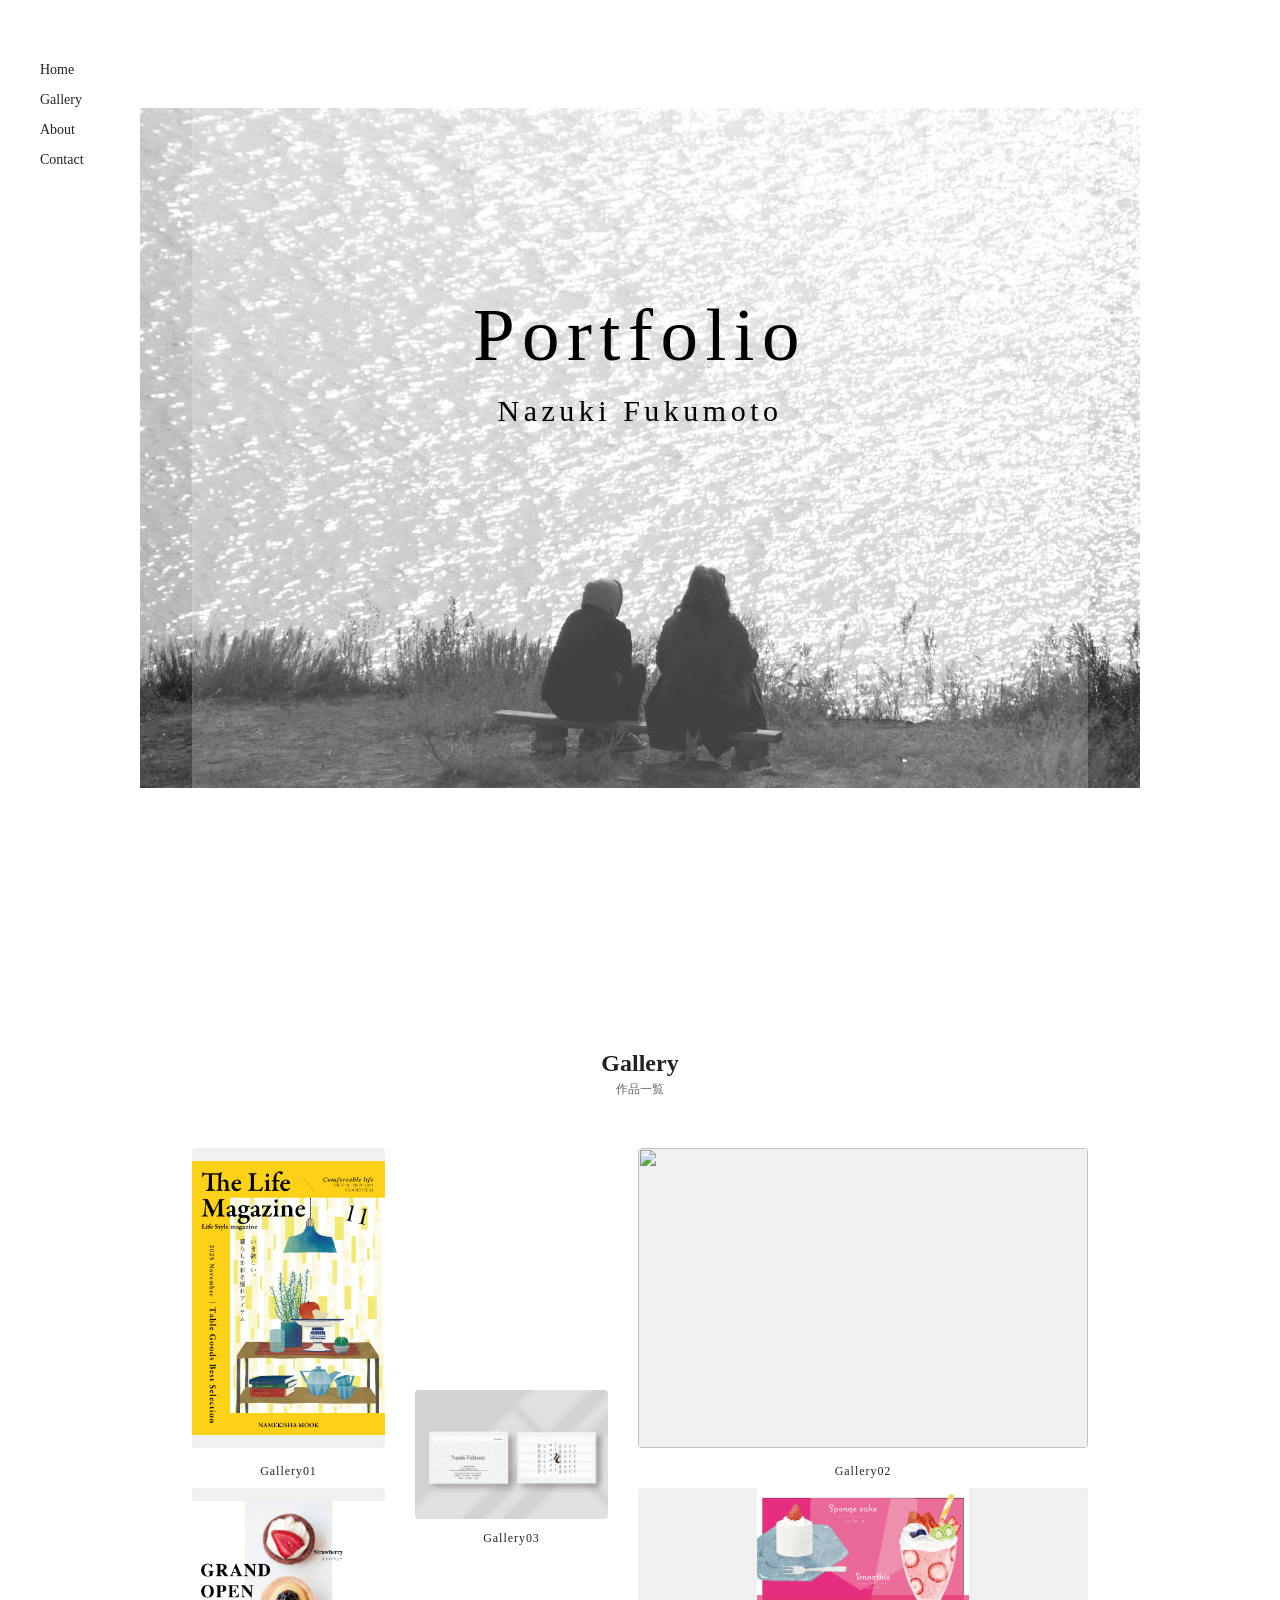
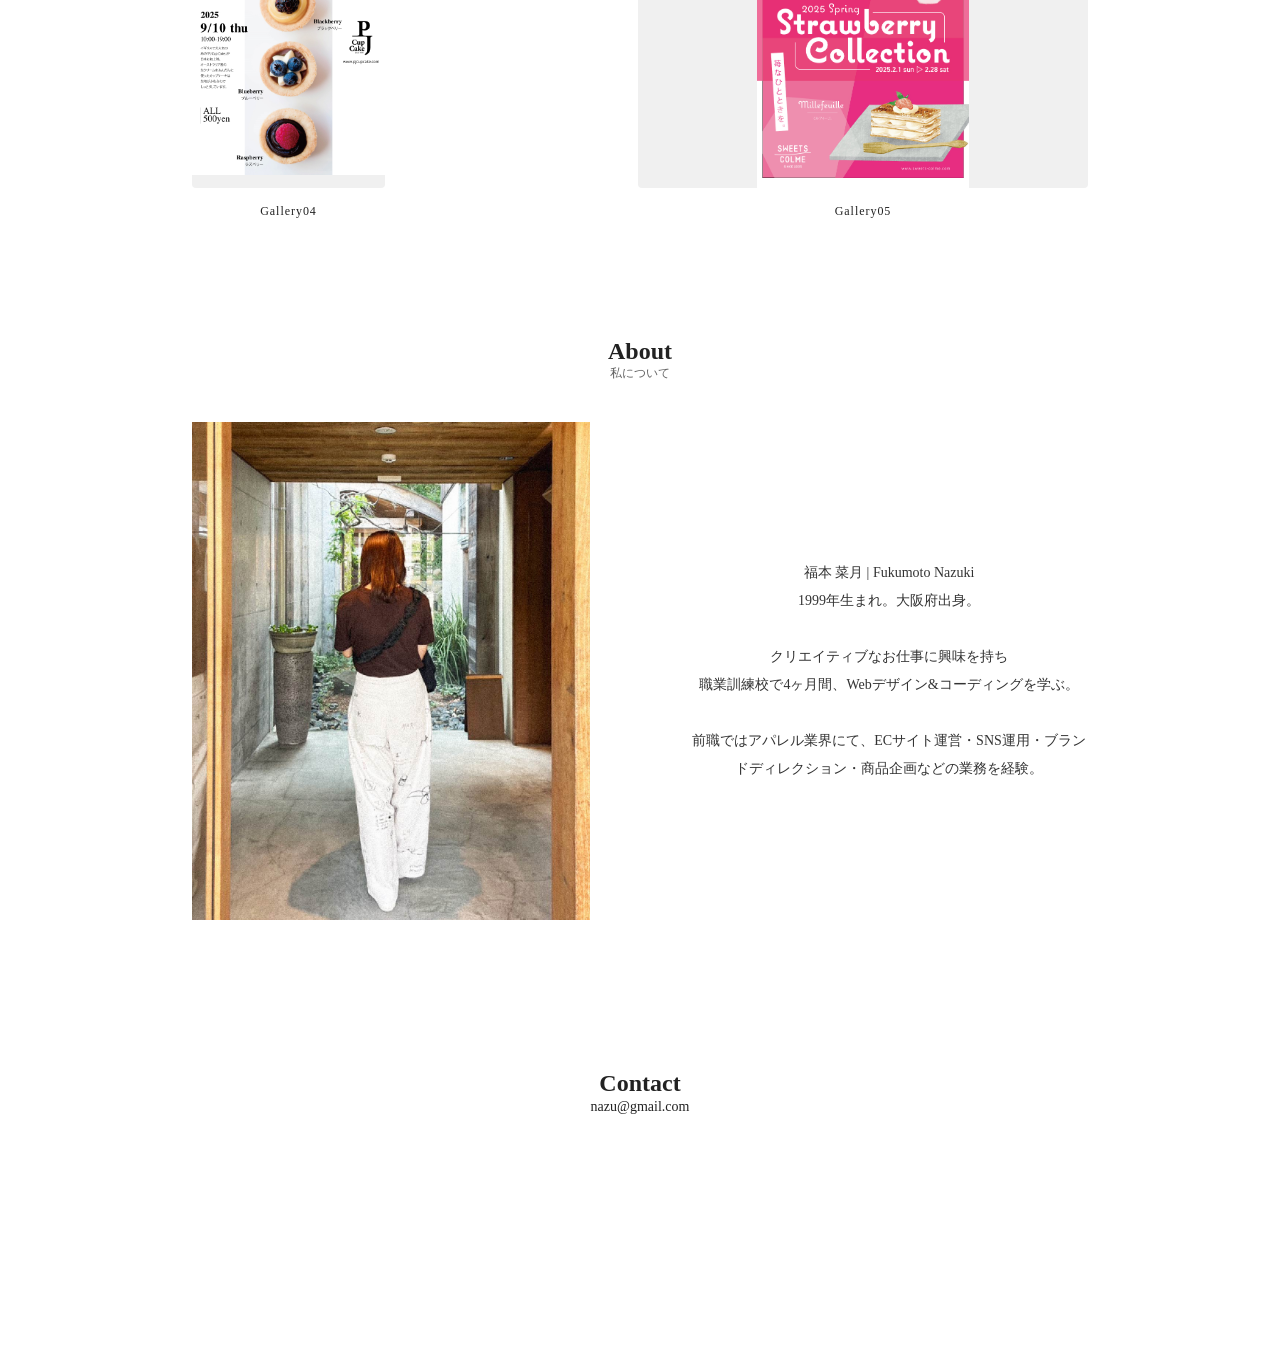
==== index.html @ 01912433 "Update index.html" ====
<!DOCTYPE html>
<html lang="ja">

<head>
  <meta charset="UTF-8">
  <title>Portfolio</title>
  <meta name="viewport" content="width=device-width, initial-scale=1.0">
  <link rel="stylesheet" href="style.css">
  <link rel="stylesheet" href="ress.css">
</head>

<body>


  <!-- サイドナビ -->
  <header>
    <div class="hamburger" id="js-hamburger">
      <span></span>
      <span></span>
      <span></span>
    </div>

    <nav class="side-nav" id="js-nav">
      <ul>
        <li><a href="#home">Home</a></li>
        <li><a href="#gallery">Gallery</a></li>
        <li><a href="#about">About</a></li>
        <li><a href="#contact">Contact</a></li>
      </ul>
    </nav>
  </header>

  <main class="container">

    <!-- Hero / Portfolio -->
    <section id="home" class="hero">
      <figure>
        <img src="img/main1.jpg" alt="">
      </figure>
      <div class="hero-text">
        <h1>Portfolio</h1>
        <p>Nazuki Fukumoto</p>
      </div>
    </section>

    <script>
      const hero = document.querySelector('.hero');

      window.addEventListener('load', () => {
        hero.classList.add('is-show');
      });
    </script>


    <!-- Gallery -->
    <section id="gallery" class="gallery">
      <h2>Gallery</h2>
      <p class="subtitle">作品一覧</p>

      <div class="gallery-grid">
        <a href="gallery1.html" class="item item-small">
          <img src="img/gallery3.jpg" alt="">
          <p class="gallery-text">Gallery01</p>
        </a>

        <a href="gallery2.html" class="item item-small">
          <img src="img/gallery2.jpg" alt="">
          <p class="gallery-text">Gallery02</p>
        </a>

        <a href="gallery3.html" class="item item-large">
          <img src="img/gallery1.jpg" alt="">
          <p class="gallery-text">Gallery03</p>
        </a>

        <a href="gallery4.html" class="item item-small">
          <img src="img/gallery4.jpg" alt="">
          <p class="gallery-text">Gallery04</p>
        </a>

        <a href="gallery5.html" class="item item-small">
          <img src="img/gallery5.jpg" alt="">
          <p class="gallery-text">Gallery05</p>
        </a>
      </div>
    </section>

    <script>
      const items = document.querySelectorAll('.gallery .item');

      const observer = new IntersectionObserver((entries) => {
        entries.forEach(entry => {
          if (entry.isIntersecting) {
            entry.target.classList.add('is-show');
          }
        });
      }, {
        threshold: 0.2
      });

      items.forEach(item => observer.observe(item));
    </script>


    <!-- About -->
    <section id="about">
      <h2>About</h2>
      <p class="subtitle">私について</p>

      <div class="about-content">
        <div class="about-box">
          <img src="img/about2.jpg" alt="">
        </div>
        <div class="about-box text">
          <p>福本 菜月 | Fukumoto Nazuki</p>
          <p>1999年生まれ。大阪府出身。</p>
          <br>
          <p>クリエイティブなお仕事に興味を持ち<br>職業訓練校で4ヶ月間、Webデザイン&コーディングを学ぶ。</p>
          <br>
          <p>前職ではアパレル業界にて、ECサイト運営・SNS運用・ブランドディレクション・商品企画などの業務を経験。</p>

        </div>
      </div>
    </section>

    <section id="contact" class="contact">
      <h2>Contact</h2>
      <a href="mailto:nazu@gmail.com">nazu@gmail.com</a>
    </section>

  </main>

  <script src="script.js"></script>

</body>

</html>
---- style.css ----
body {
  font-family: "Times New Roman", serif;
  background: #fff;
  color: #222;
}

/* GalleryやAboutなど、各セクションの共通設定 */
section {
  margin-top: 100px;
  /* セクションの上の余白 */
  margin-bottom: 150px;
  /* セクションの下の余白 */
}

/* サイドナビ */
.side-nav {
  position: fixed;
  top: 60px;
  left: 40px;
}

.side-nav ul {
  list-style: none;
}

.side-nav li {
  margin-bottom: 12px;
}

.side-nav a {
  text-decoration: none;
  color: #222;
  font-size: 14px;
}

/* PCではボタンを隠す */
.hamburger {
  display: none;
}

/* 全体レイアウト */
.container {
  width: 70%;
  margin: 0 auto;
}

/* Hero */
.hero {
  position: relative;
  /*height: 100dvh;*/
  min-height: 100dvh;
  display: flex;
  align-items: center;
  justify-content: center;
  background-size: cover;
  background-position: center;
  margin-top: 0;
  margin: bottom 40px;
  animation: heroSoft 3s ease forwards;
}

@keyframes heroSoft {
  to {
    opacity: 1;
    filter: blur(0);
  }
}

.hero-text {
  position: absolute;
  top: 40%;
  left: 50%;
  transform: translate(-50%, -50%);
  text-align: center;
  color: #000;
  z-index: 2;
  /* 文字をオーバーレイより上に */
}

.hero::before {
  content: "";
  position: absolute;
  top: 0;
  left: 0;
  width: 100%;
  height: 100%;
  background: rgba(255, 255, 255, 0.2);
  /* 画像を少し明るくして文字を浮かせる */
  z-index: 1;
}

.hero h1 {
  font-size: 75px;
  font-weight: 300;
  letter-spacing: 0.1em;
}

.hero p {
  margin-top: 16px;
  font-size: 30px;
  letter-spacing: 0.15em;
}

/* Gallery */
.gallery {
  text-align: center;
}

.gallery h2 {
  font-size: 24px;
  margin-bottom: 4px;
}

.subtitle {
  font-size: 12px;
  color: #666;
  margin-bottom: 40px;
}

/* --- Galleryセクションの修正 --- */

.gallery-grid {
  display: grid;
  /* 3列で同じ幅（1fr）に統一する設定 */
  grid-template-columns: repeat(3, 1fr);
  gap: 40px 30px;
  /* 左右30pxの余白 */
  align-items: center;
  margin-top: 50px;
}


/* すべてのアイテムを共通のスタイルにする */
.item {
  display: block;
  text-decoration: none;
  color: inherit;
}

/* item-smallやitem-largeの個別設定を上書きして無効化 */
.item.small,
.item.large {
  grid-column: auto;
  /* 列の結合を解除 */
  grid-row: auto;
  /* 行の結合を解除 */
  height: auto;
  /* 高さを自動に */
}

/* 画像コンテナ：ここで大きさを強制的に統一する */
.item img {
  width: 100%;
  /* 1. 全ての枠の形を 3:2（横長）に揃える */
  max-width: 100%;
  height: 100%;
  aspect-ratio: 3 / 2;

  /* 2. 画像全体を枠の中に収める（これが重要！） */
  object-fit: contain;

  /* 3. 余白が目立たないよう、必要に応じて背景色をつける */
  background-color: #f0f0f0;

  border-radius: 4px;
  transition: transform 0.3s ease;
}

.item:hover img {
  transform: translateY(-5px);
}

.gallery-text {
  margin-top: 15px;
  font-size: 20px;
  text-align: center;
  letter-spacing: 0.1em;
}



.item-small {
  height: 300px;
}

.item-large {
  grid-column: 2 / 3;
  grid-row: 1 / 3;
  /* height: 420px; */
  display: flex;
  align-items: center;
  flex-direction: column;
  justify-content: center;
}



.gallery .item {
  opacity: 0;
  transform: translateY(24px);
  transition: 0.8s ease;
}

.gallery .item.is-show {
  opacity: 1;
  transform: translateY(0);
}

.gallery-text {
  margin-top: 12px;
  font-size: 12px;
  letter-spacing: 0.08em;
  color: #222;
}

/* About */

#about {
  text-align: center;
}

/* 画像とテキストを横並びにする設定 */
.about-content {
  display: flex;
  justify-content: center;
  /* 中央寄せ */
  align-items: center;
  /* 上下中央揃え */
  gap: 100px;
  /* 画像とテキストの間の距離 */
  max-width: 900px;
  /* 全体の最大幅 */
  margin: 0 auto;
  /* 全体を中央に */
  text-align: left;
  /* テキスト内は左揃え */
  font-size: 14px;
  color: #333;
  margin-bottom: 20px;
  text-align: center;
  flex-basis: 100%;
  margin-bottom: 4px;
  line-height: 2.0;

}

.about-box {
  flex: 1;
  /* 左右で幅を分ける */
}

/* 画像は切り取られないよう全体を見せつつ小さめに表示 */
.about-box img {
  width: 100%;
  max-width: 450px;
  /* カンプに合わせたサイズ感 */
  height: auto;
  display: block;
  border-radius: 0;
  /* カンプに合わせて角丸を消す場合 */
}


/* レスポンシブ：スマホでは縦並びに戻す */
@media screen and (max-width: 768px) {
  .about-content {
    flex-direction: column;
    gap: 30px;
    padding: 0 20px;
    text-align: center;
    /* スマホでは中央寄せ */
  }

  .about-box img {
    max-width: 100%;
  }
}

/* Contact */
.contact {
  text-align: center;
  padding-bottom: 100px;
  margin-top: 40px;
}

.contact a {
  color: #222;
  margin-top: 20px;
  font-size: 14px;
  text-decoration: none;
}


/*gallery 詳細ページ用スタイル*/

/* バインダーの外側（背景） */
.binder-wrapper {
  background-color: #fff;
  /* 机や背景の色 */
  padding: 40px 20px;
  display: flex;
  justify-content: center;
}

.gallery-detail {
  text-align: center;
  padding-top: 60px;
}

.gallery-detail h2 {
  font-size: 32px;
  margin-bottom: 20px;
  letter-spacing: 0.1em;
}

.gallery-detail p {
  font-size: 14px;
  line-height: 2;
  margin-bottom: 10px;
  color: #333;
}



/* メイン画像の調整 */
.main-visual {
  width: 100%;
  max-width: 700px;
  /* 見やすい幅に制限 */
  height: auto;
  margin: 40px auto;
  display: block;
  box-shadow: 0 10px 30px rgba(0, 0, 0, 0.1);
  /* 軽く影をつけて作品を際立たせる */
}

/* 戻るボタンの調整 */
.back-link {
  margin-top: 50px;
  display: inline-block;
  text-decoration: none;
  color: #888;
  font-size: 14px;
  transition: 0.3s;
}

.back-link:hover {
  color: #222;
}

/* レスポンシブ対応 */

/* --- style.css の後半（メディアクエリ部分）をこれに差し替え --- */

@media screen and (max-width: 1197px) {

  /* 全体レイアウト */
  .container {
    width: 90%;
    margin: 0 auto;
  }

  /* サイドナビ：初期状態は右側に隠す */
  .side-nav {
    display: flex !important;
    /* PC用のdisplay:noneを上書き */
    position: fixed;
    top: 0;
    left: 100%;
    /* 画面の外に配置 */
    width: 100%;
    height: 100vh;
    background: rgba(255, 255, 255, 0.98);
    z-index: 9000;
    transition: 0.5s;
    align-items: center;
    justify-content: center;
    flex-direction: column;
  }

  /* JSでクラスが付与されたら画面に滑り込ませる */
  .side-nav.is-active {
    left: 0;
  }

  .side-nav ul {
    list-style: none;
    padding: 0;
    text-align: center;
  }

  .side-nav li {
    margin-bottom: 30px;
  }

  .side-nav a {
    font-size: 24px;
    color: #222;
    text-decoration: none;
  }

  /* ハンバーガーボタンを表示 */
  .hamburger {
    display: block !important;
    position: fixed;
    top: 25px;
    right: 25px;
    width: 30px;
    height: 24px;
    z-index: 9999;
    /* ナビより上に配置 */
    cursor: pointer;
  }

  /* 三本線の描画 */
  .hamburger span {
    display: block;
    width: 100%;
    height: 2px;
    background: #222;
    margin-bottom: 8px;
    transition: 0.3s;
  }

  /* クリック時のアニメーション（×印にする） */
  .hamburger.is-active span:nth-child(1) {
    transform: translateY(10px) rotate(45deg);
  }

  .hamburger.is-active span:nth-child(2) {
    opacity: 0;
  }

  .hamburger.is-active span:nth-child(3) {
    transform: translateY(-10px) rotate(-45deg);
  }

  /* ギャラリーを1列にする */
  .gallery-grid {
    display: flex;
    flex-direction: column;
    gap: 30px;
  }

  .item {
    width: 100%;
  }

  .item-small,
  .item-large {
    height: auto !important;
    grid-column: auto !important;
    grid-row: auto !important;
  }

  /* Aboutセクションの縦並び */
  .about-content {
    flex-direction: column;
    gap: 30px;
    text-align: center;
  }
}
---- ress.css ----
/* resset.dev • v5.0.2 */

/* # =================================================================
   # Global selectors
   # ================================================================= */

html {
  box-sizing: border-box;
  -webkit-text-size-adjust: 100%; /* Prevent adjustments of font size after orientation changes in iOS */
  word-break: normal;
  -moz-tab-size: 4;
  tab-size: 4;
}

*,
::before,
::after {
  background-repeat: no-repeat; /* Set `background-repeat: no-repeat` to all elements and pseudo elements */
  box-sizing: inherit;
}

::before,
::after {
  text-decoration: inherit; /* Inherit text-decoration and vertical align to ::before and ::after pseudo elements */
  vertical-align: inherit;
}

* {
  padding: 0; /* Reset `padding` and `margin` of all elements */
  margin: 0;
}

/* # =================================================================
   # General elements
   # ================================================================= */

hr {
  overflow: visible; /* Show the overflow in Edge and IE */
  height: 0; /* Add the correct box sizing in Firefox */
  color: inherit; /* Correct border color in Firefox. */
}

details,
main {
  display: block; /* Render the `main` element consistently in IE. */
}

summary {
  display: list-item; /* Add the correct display in all browsers */
}

small {
  font-size: 80%; /* Set font-size to 80% in `small` elements */
}

[hidden] {
  display: none; /* Add the correct display in IE */
}

abbr[title] {
  border-bottom: none; /* Remove the bottom border in Chrome 57 */
  /* Add the correct text decoration in Chrome, Edge, IE, Opera, and Safari */
  text-decoration: underline;
  text-decoration: underline dotted;
}

a {
  background-color: transparent; /* Remove the gray background on active links in IE 10 */
}

a:active,
a:hover {
  outline-width: 0; /* Remove the outline when hovering in all browsers */
}

code,
kbd,
pre,
samp {
  font-family: monospace, monospace; /* Specify the font family of code elements */
}

pre {
  font-size: 1em; /* Correct the odd `em` font sizing in all browsers */
}

b,
strong {
  font-weight: bolder; /* Add the correct font weight in Chrome, Edge, and Safari */
}

/* https://gist.github.com/unruthless/413930 */
sub,
sup {
  font-size: 75%;
  line-height: 0;
  position: relative;
  vertical-align: baseline;
}

sub {
  bottom: -0.25em;
}

sup {
  top: -0.5em;
}

table {
  border-color: inherit; /* Correct border color in all Chrome, Edge, and Safari. */
  text-indent: 0; /* Remove text indentation in Chrome, Edge, and Safari */
}

iframe {
  border-style: none;
}

/* # =================================================================
   # Forms
   # ================================================================= */

input {
  border-radius: 0;
}

[type='number']::-webkit-inner-spin-button,
[type='number']::-webkit-outer-spin-button {
  height: auto; /* Correct the cursor style of increment and decrement buttons in Chrome */
}

[type='search'] {
  -webkit-appearance: textfield; /* Correct the odd appearance in Chrome and Safari */
  outline-offset: -2px; /* Correct the outline style in Safari */
}

[type='search']::-webkit-search-decoration {
  -webkit-appearance: none; /* Remove the inner padding in Chrome and Safari on macOS */
}

textarea {
  overflow: auto; /* Internet Explorer 11+ */
  resize: vertical; /* Specify textarea resizability */
}

button,
input,
optgroup,
select,
textarea {
  font: inherit; /* Specify font inheritance of form elements */
}

optgroup {
  font-weight: bold; /* Restore the font weight unset by the previous rule */
}

button {
  overflow: visible; /* Address `overflow` set to `hidden` in IE 8/9/10/11 */
}

button,
select {
  text-transform: none; /* Firefox 40+, Internet Explorer 11- */
}

/* Apply cursor pointer to button elements */
button,
[type='button'],
[type='reset'],
[type='submit'],
[role='button'] {
  cursor: pointer;
}

/* Remove inner padding and border in Firefox 4+ */
button::-moz-focus-inner,
[type='button']::-moz-focus-inner,
[type='reset']::-moz-focus-inner,
[type='submit']::-moz-focus-inner {
  border-style: none;
  padding: 0;
}

/* Replace focus style removed in the border reset above */
button:-moz-focusring,
[type='button']::-moz-focus-inner,
[type='reset']::-moz-focus-inner,
[type='submit']::-moz-focus-inner {
  outline: 1px dotted ButtonText;
}

button,
html [type='button'], /* Prevent a WebKit bug where (2) destroys native `audio` and `video`controls in Android 4 */
[type='reset'],
[type='submit'] {
  -webkit-appearance: button; /* Correct the inability to style clickable types in iOS */
}

/* Remove the default button styling in all browsers */
button,
input,
select,
textarea {
  background-color: transparent;
  border-style: none;
}

a:focus,
button:focus,
input:focus,
select:focus,
textarea:focus {
  outline-width: 0;
}

/* Style select like a standard input */
select {
  -moz-appearance: none; /* Firefox 36+ */
  -webkit-appearance: none; /* Chrome 41+ */
}

select::-ms-expand {
  display: none; /* Internet Explorer 11+ */
}

select::-ms-value {
  color: currentColor; /* Internet Explorer 11+ */
}

legend {
  border: 0; /* Correct `color` not being inherited in IE 8/9/10/11 */
  color: inherit; /* Correct the color inheritance from `fieldset` elements in IE */
  display: table; /* Correct the text wrapping in Edge and IE */
  max-width: 100%; /* Correct the text wrapping in Edge and IE */
  white-space: normal; /* Correct the text wrapping in Edge and IE */
  max-width: 100%; /* Correct the text wrapping in Edge 18- and IE */
}

::-webkit-file-upload-button {
  /* Correct the inability to style clickable types in iOS and Safari */
  -webkit-appearance: button;
  color: inherit;
  font: inherit; /* Change font properties to `inherit` in Chrome and Safari */
}

/* Replace pointer cursor in disabled elements */
[disabled] {
  cursor: default;
}

/* # =================================================================
   # Specify media element style
   # ================================================================= */

img {
  border-style: none; /* Remove border when inside `a` element in IE 8/9/10 */
}

/* Add the correct vertical alignment in Chrome, Firefox, and Opera */
progress {
  vertical-align: baseline;
}

/* # =================================================================
   # Accessibility
   # ================================================================= */

/* Specify the progress cursor of updating elements */
[aria-busy='true'] {
  cursor: progress;
}

/* Specify the pointer cursor of trigger elements */
[aria-controls] {
  cursor: pointer;
}

/* Specify the unstyled cursor of disabled, not-editable, or otherwise inoperable elements */
[aria-disabled='true'] {
  cursor: default;
}
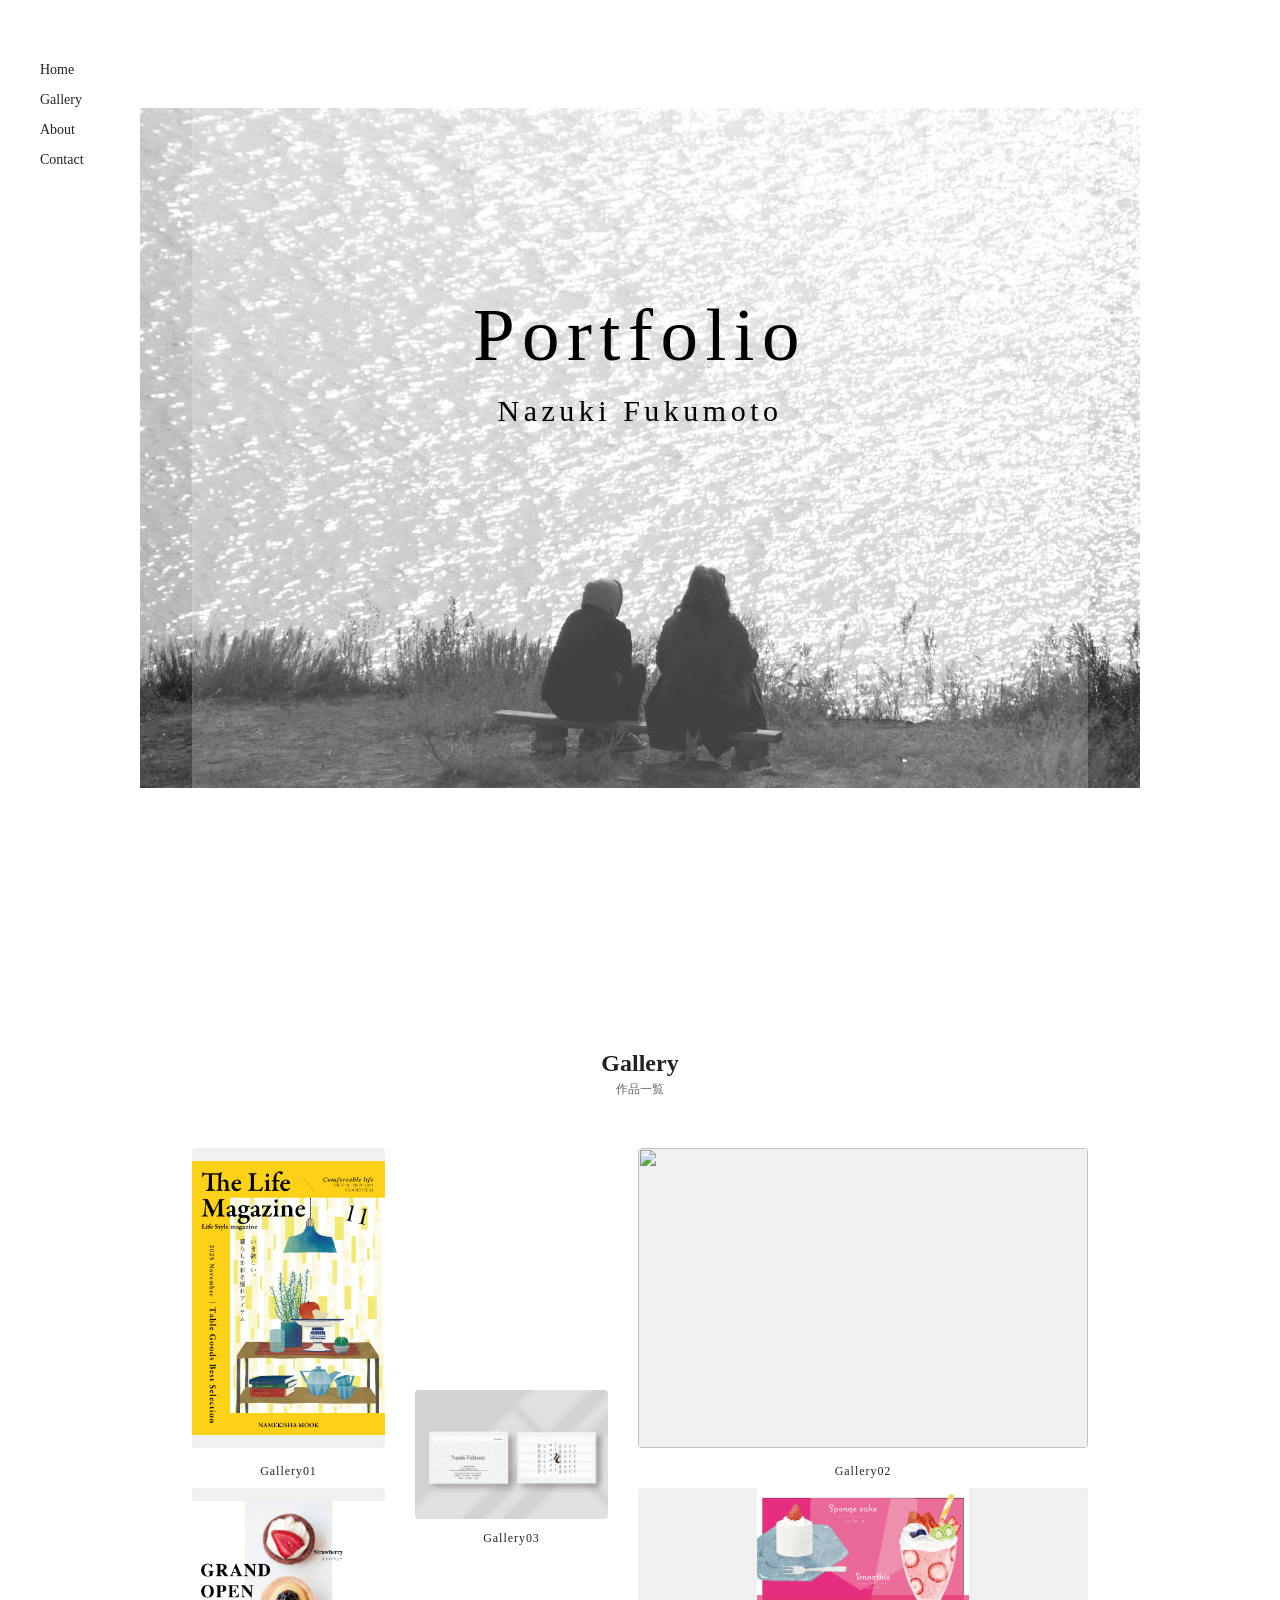
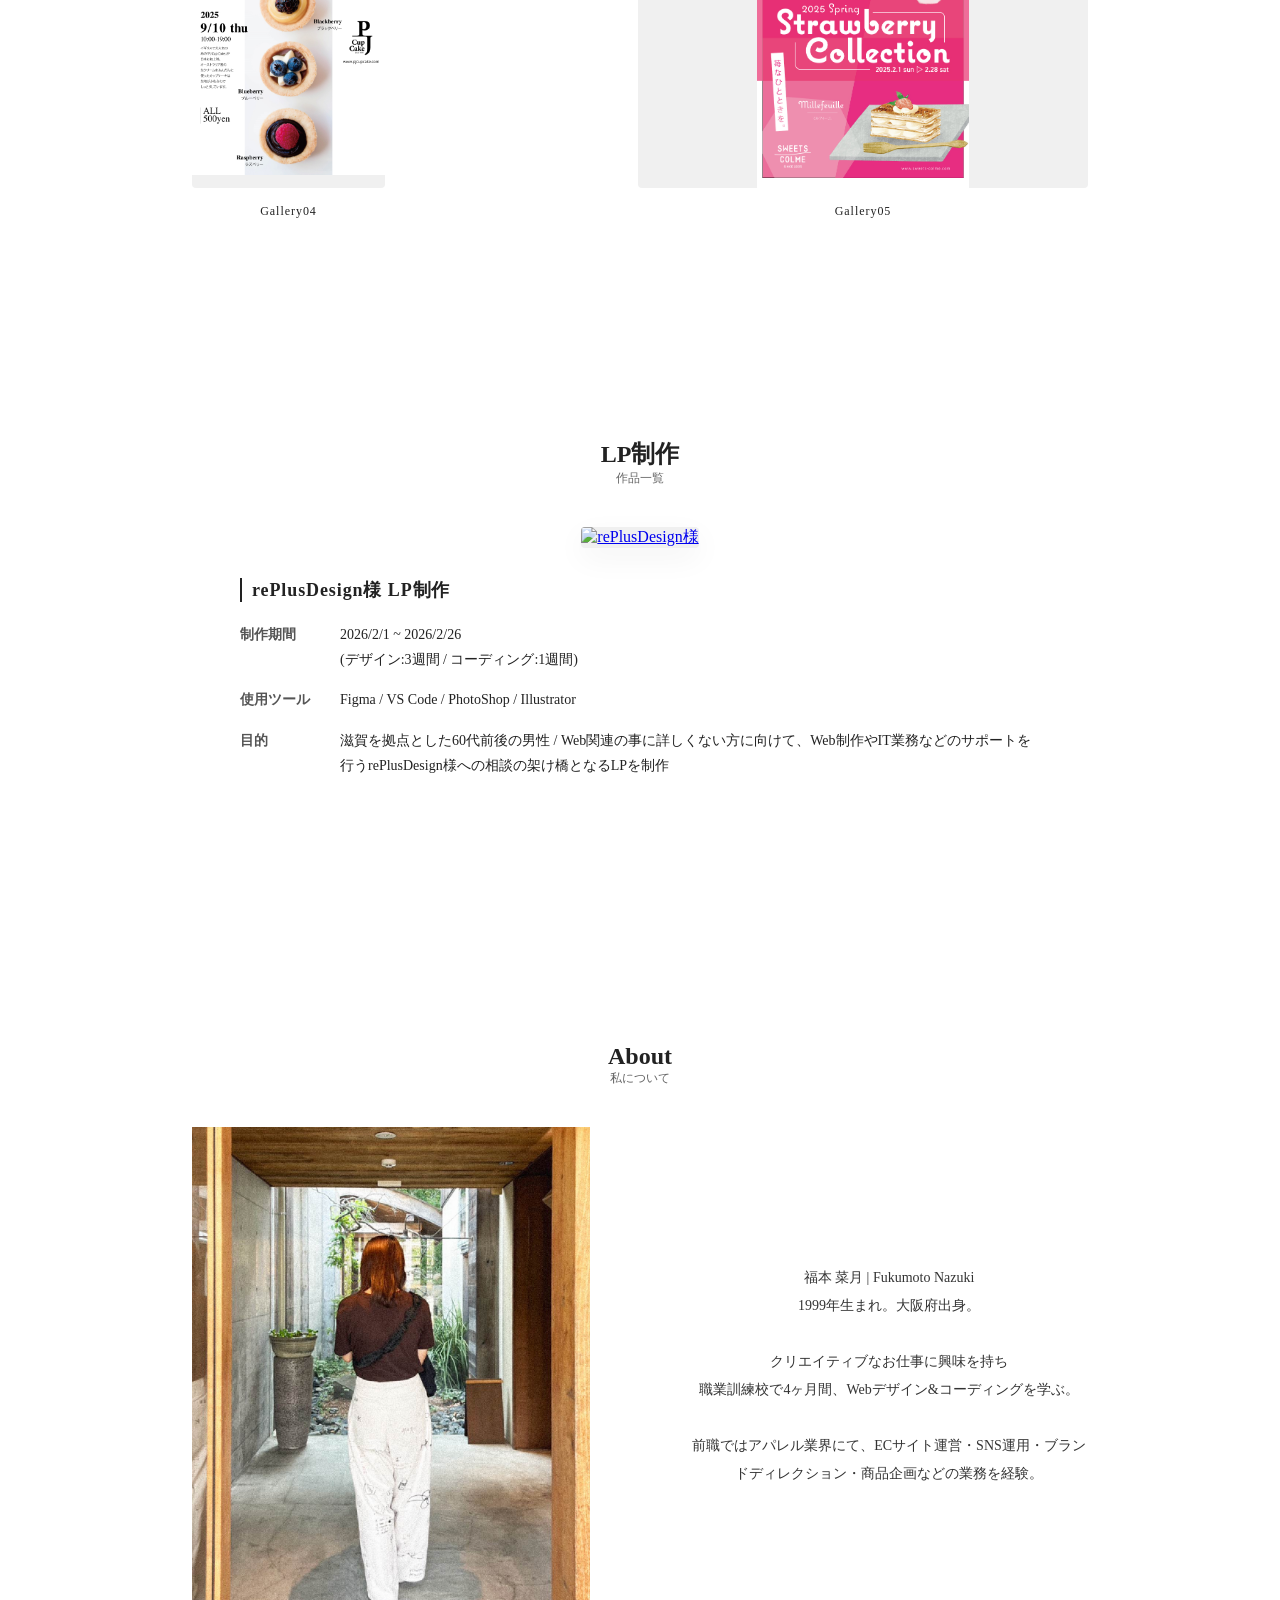
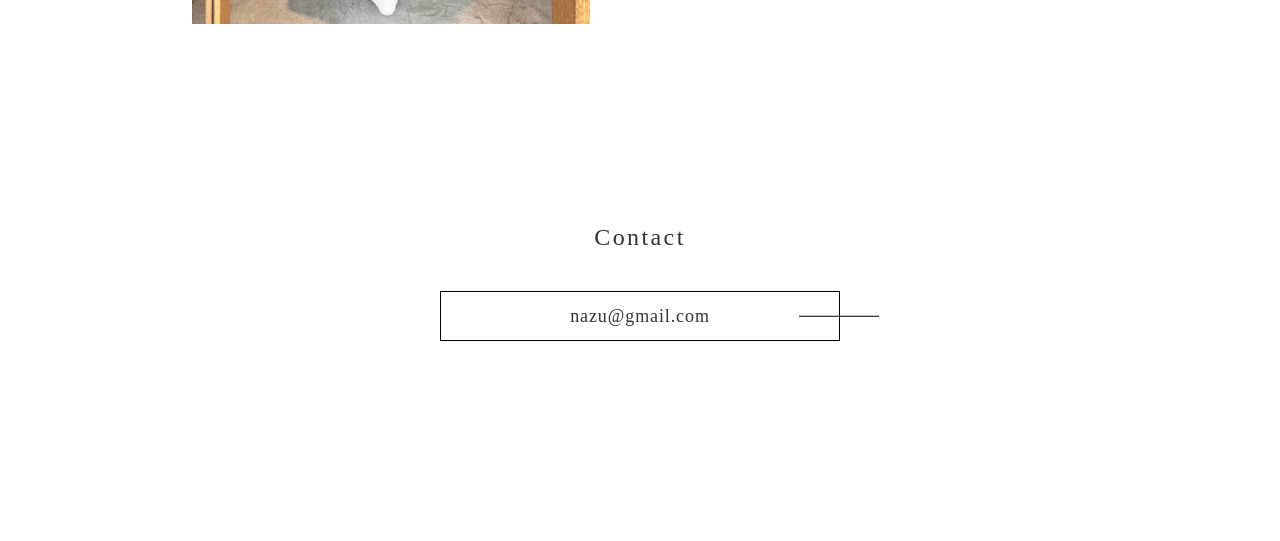
==== commit 768ce0a3: "Update index.html" ====
--- a/index.html
+++ b/index.html
@@ -27,7 +27,7 @@
         <li><a href="#about">About</a></li>
         <li><a href="#contact">Contact</a></li>
       </ul>
-    </nav>
+    </nav>  
   </header>
 
   <main class="container">
@@ -101,6 +101,42 @@
       items.forEach(item => observer.observe(item));
     </script>
 
+    <!--Web制作実績-->
+   <section id="lp-01" class="lp-01">
+  <h2>LP制作</h2>
+  <p class="subtitle">作品一覧</p>
+
+  <div class="lp-grid">
+    <div class="lp-item item"> <a href="lp-01/index.html" class="lp-image-link">
+        <img src="lp-01/asset/img/gallery-top.png" alt="rePlusDesign様">
+      </a>
+      
+      <div class="lp-details">
+        <p class="lp-title">rePlusDesign様 LP制作</p>
+        
+        <div class="lp-info-list">
+          <dl>
+            <dt>制作期間</dt>
+            <dd>2026/2/1 ~ 2026/2/26<br>(デザイン:3週間 / コーディング:1週間)</dd>
+          </dl>
+          <dl>
+            <dt>使用ツール</dt>
+            <dd>Figma / VS Code / PhotoShop / Illustrator</dd>
+          </dl>
+          <dl>
+            <dt>目的</dt>
+            <dd>滋賀を拠点とした60代前後の男性 / Web関連の事に詳しくない方に向けて、Web制作やIT業務などのサポートを行うrePlusDesign様への相談の架け橋となるLPを制作</dd>
+          </dl>
+        </div>
+      </div>
+    </div>
+  </div>
+</section>
+        
+     
+
+
+
 
     <!-- About -->
     <section id="about">
@@ -123,10 +159,18 @@
       </div>
     </section>
 
-    <section id="contact" class="contact">
-      <h2>Contact</h2>
-      <a href="mailto:nazu@gmail.com">nazu@gmail.com</a>
-    </section>
+   <section id="contact" class="contact">
+  <div class="contact-inner">
+    <h2 class="contact-title">Contact</h2>
+    
+    <div class="contact-frame">
+      <a href="mailto:nazu@gmail.com" class="mail-link">
+        nazu@gmail.com
+      </a>
+      <span class="accent-line"></span>
+    </div>
+  </div>
+</section>
 
   </main>
 
--- a/style.css
+++ b/style.css
@@ -277,17 +277,79 @@
 }
 
 /* Contact */
+/* --- Contact Section --- */
+
 .contact {
-  text-align: center;
-  padding-bottom: 100px;
-  margin-top: 40px;
-}
-
-.contact a {
-  color: #222;
-  margin-top: 20px;
-  font-size: 14px;
+  padding: 50px 0;
+  text-align: center;
+  background-color: #fff;
+}
+
+.contact-inner {
+  display: inline-block; /* 枠のサイズに合わせる */
+  position: relative;
+}
+
+.contact-title {
+  font-family: "Times New Roman", serif;
+  font-size: 24px;
+  font-weight: 300;
+  color: #333;
+  margin-bottom: 40px;
+  letter-spacing: 0.1em;
+}
+
+/* 画像のような長方形の枠 */
+.contact-frame {
+  position: relative;
+  display: flex;
+  align-items: center;
+  justify-content: center;
+  width: 400px; /* 枠の横幅（お好みで調整） */
+  height: 50px; /* 枠の高さ */
+  border: 0.5px solid #000; /* 黒の細い実線 */
+  margin: 0 auto;
+}
+
+.mail-link {
+  font-family: "Times New Roman", serif;
+  font-size: 18px; /* メールアドレスの大きさ */
+  color: #333;
   text-decoration: none;
+  letter-spacing: 0.05em;
+  transition: opacity 0.3s;
+}
+
+.mail-link:hover {
+  opacity: 0.6;
+}
+
+/* 右側に突き出たアクセントライン */
+.accent-line {
+  position: absolute;
+  right: -40px; /* 枠から外に飛び出す位置 */
+  top: 50%;
+  transform: translateY(-50%);
+  width: 80px; /* ラインの長さ */
+  height: 0.5px;
+  background-color: #000;
+}
+
+/* スマホ対応 */
+@media screen and (max-width: 768px) {
+  .contact-frame {
+    width: 90vw; /* スマホでは画面幅に合わせる */
+    height: 100px;
+  }
+  
+  .mail-link {
+    font-size: 20px;
+  }
+  
+  .accent-line {
+    width: 40px;
+    right: -20px;
+  }
 }
 
 
@@ -320,6 +382,88 @@
   color: #333;
 }
 
+/* lp用スタイル */
+
+/* --- LP制作実績セクション --- */
+
+.lp-01 {
+  padding: 100px 0;
+  text-align: center;
+}
+
+.lp-grid {
+  display: grid;
+  grid-template-columns: 1fr;
+  max-width: 800px; /* 1カラムで読みやすい幅 */
+  margin: 0 auto;
+}
+
+.lp-item {
+  width: 100%;
+}
+
+.lp-image-link {
+  display: block;
+  margin-bottom: 30px;
+}
+
+.lp-image-link img {
+  width: 100%;
+  aspect-ratio: 16 / 9; /* LPに適した比率 */
+  object-fit: cover;
+  border-radius: 4px;
+  box-shadow: 0 10px 30px rgba(0,0,0,0.05);
+  transition: transform 0.3s ease;
+}
+
+.lp-image-link:hover img {
+  transform: translateY(-5px); /* Galleryのホバーに合わせる */
+}
+
+/* テキスト詳細エリアの設定 */
+.lp-details {
+  text-align: left; /* 読みやすく左揃え */
+  font-family: inherit; /* 全体のフォントを継承 */
+}
+
+.lp-title {
+  font-size: 18px;
+  font-weight: bold;
+  margin-bottom: 20px;
+  padding-left: 10px;
+  border-left: 2px solid #222; /* 視認性を高めるアクセント */
+  letter-spacing: 0.05em;
+}
+
+/* 項目名(dt)と内容(dd)の頭文字を揃える */
+.lp-info-list dl {
+  display: flex;
+  margin-bottom: 15px;
+  line-height: 1.8; /* 行間を広げて可読性を向上 */
+  font-size: 14px;
+}
+
+.lp-info-list dt {
+  flex: 0 0 100px; /* 項目名の幅を固定して縦ラインを揃える */
+  font-weight: bold;
+  color: #555;
+}
+
+.lp-info-list dd {
+  flex: 1;
+  margin-left: 0;
+  color: #222;
+}
+
+/* スマホ対応 */
+@media screen and (max-width: 768px) {
+  .lp-info-list dl {
+    flex-direction: column; /* スマホでは縦並びにして見やすく */
+  }
+  .lp-info-list dt {
+    margin-bottom: 5px;
+  }
+}
 
 
 /* メイン画像の調整 */
@@ -460,3 +604,5 @@
     text-align: center;
   }
 }
+
+
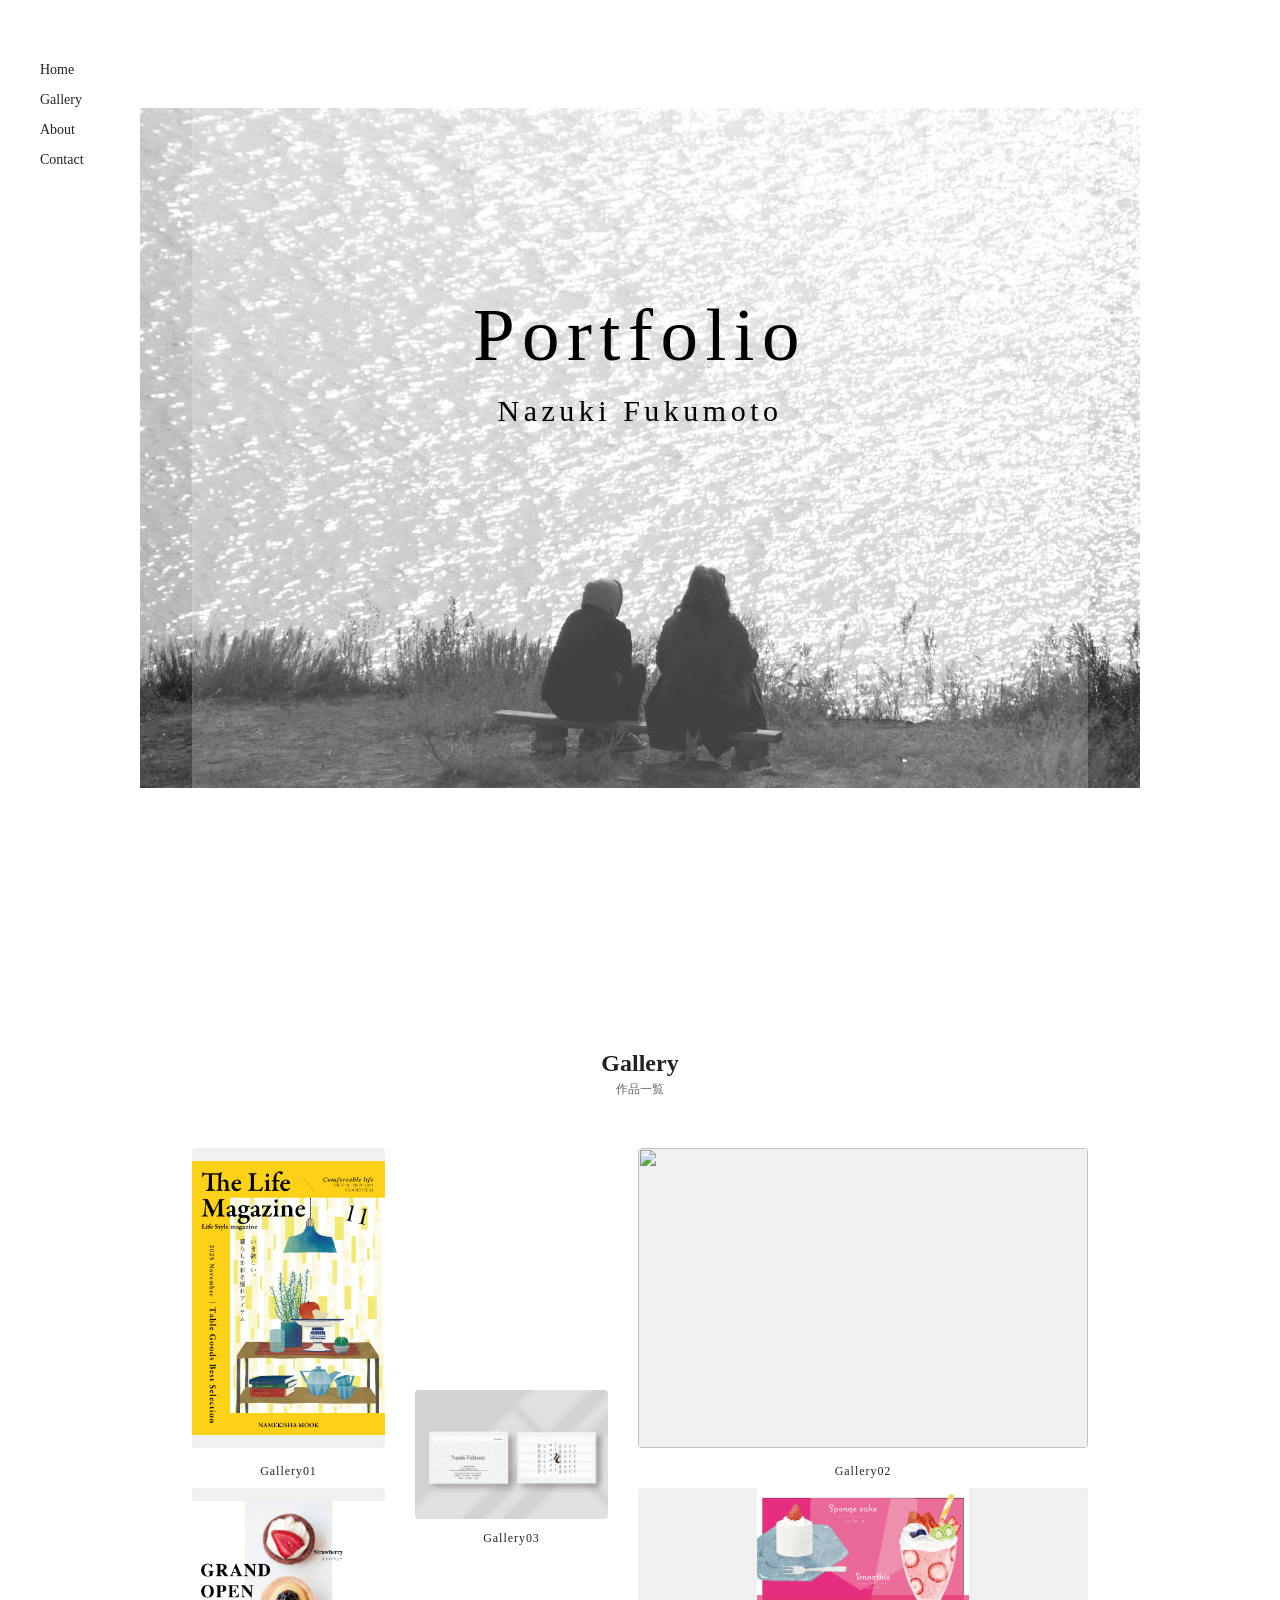
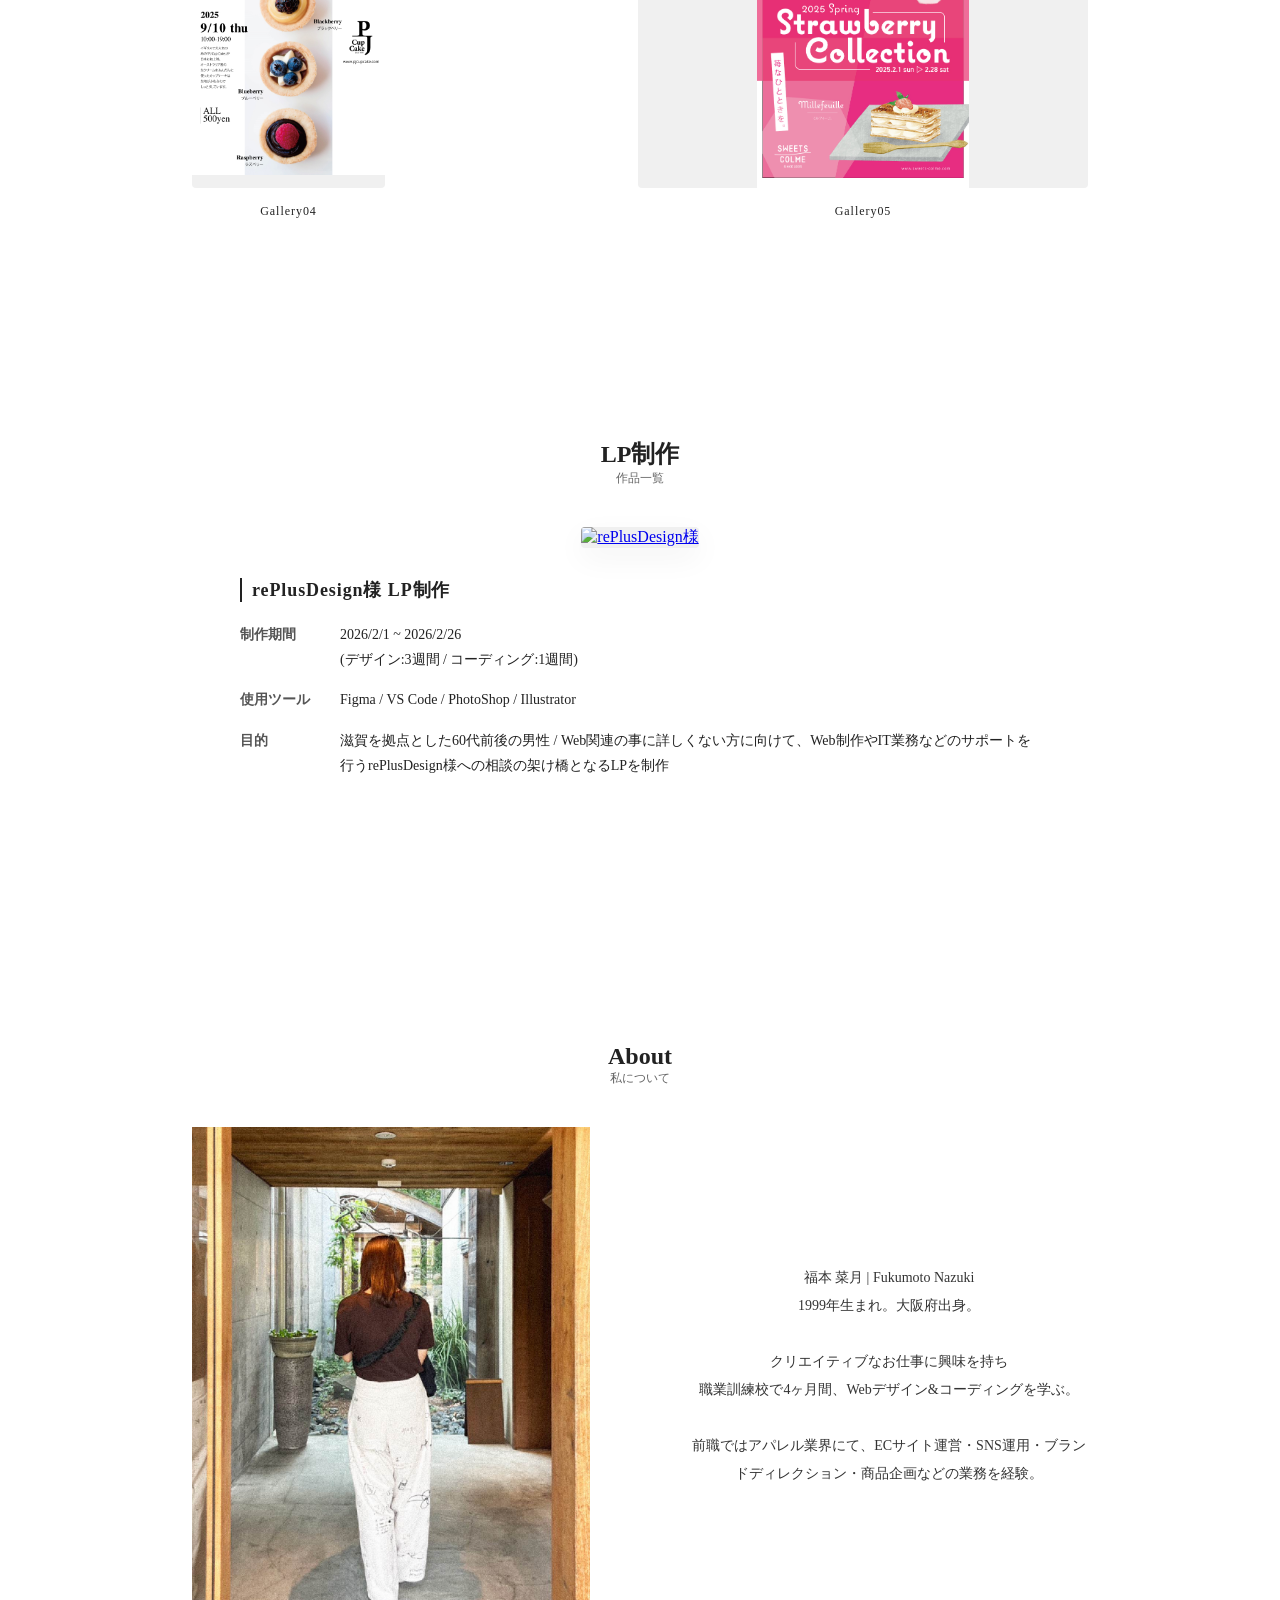
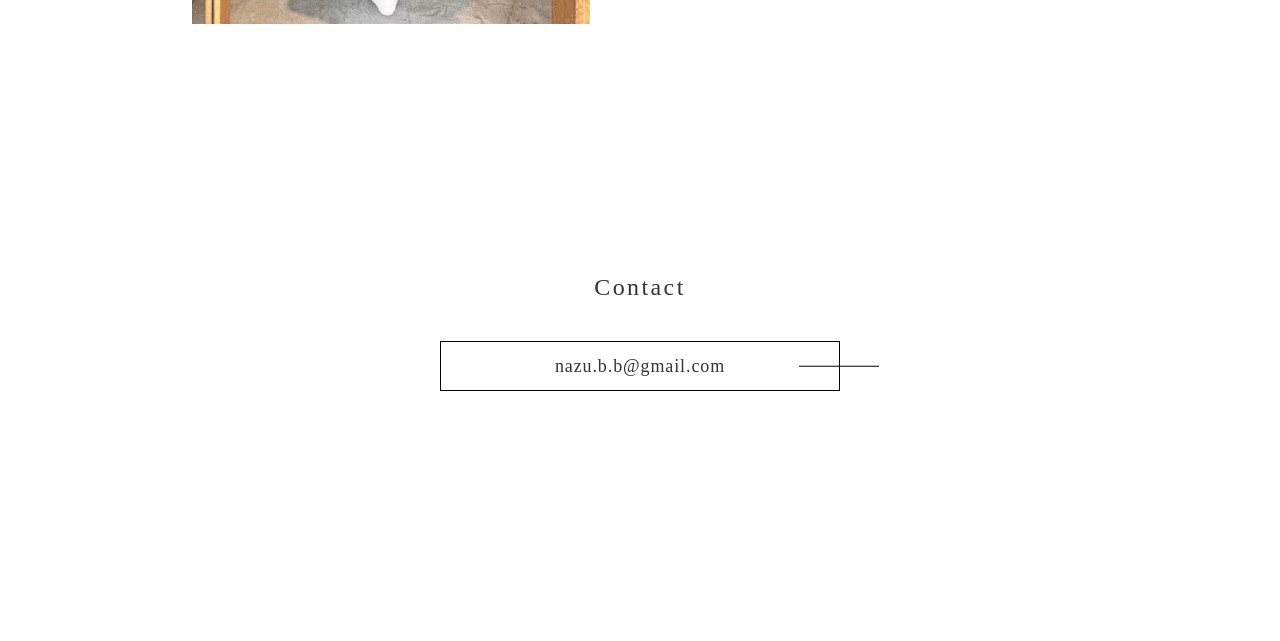
==== commit fc00e7ef: "Update index.html" ====
--- a/index.html
+++ b/index.html
@@ -165,7 +165,7 @@
     
     <div class="contact-frame">
       <a href="mailto:nazu@gmail.com" class="mail-link">
-        nazu@gmail.com
+        nazu.b.b@gmail.com
       </a>
       <span class="accent-line"></span>
     </div>
--- a/style.css
+++ b/style.css
@@ -280,7 +280,7 @@
 /* --- Contact Section --- */
 
 .contact {
-  padding: 50px 0;
+  padding: 100px 0;
   text-align: center;
   background-color: #fff;
 }
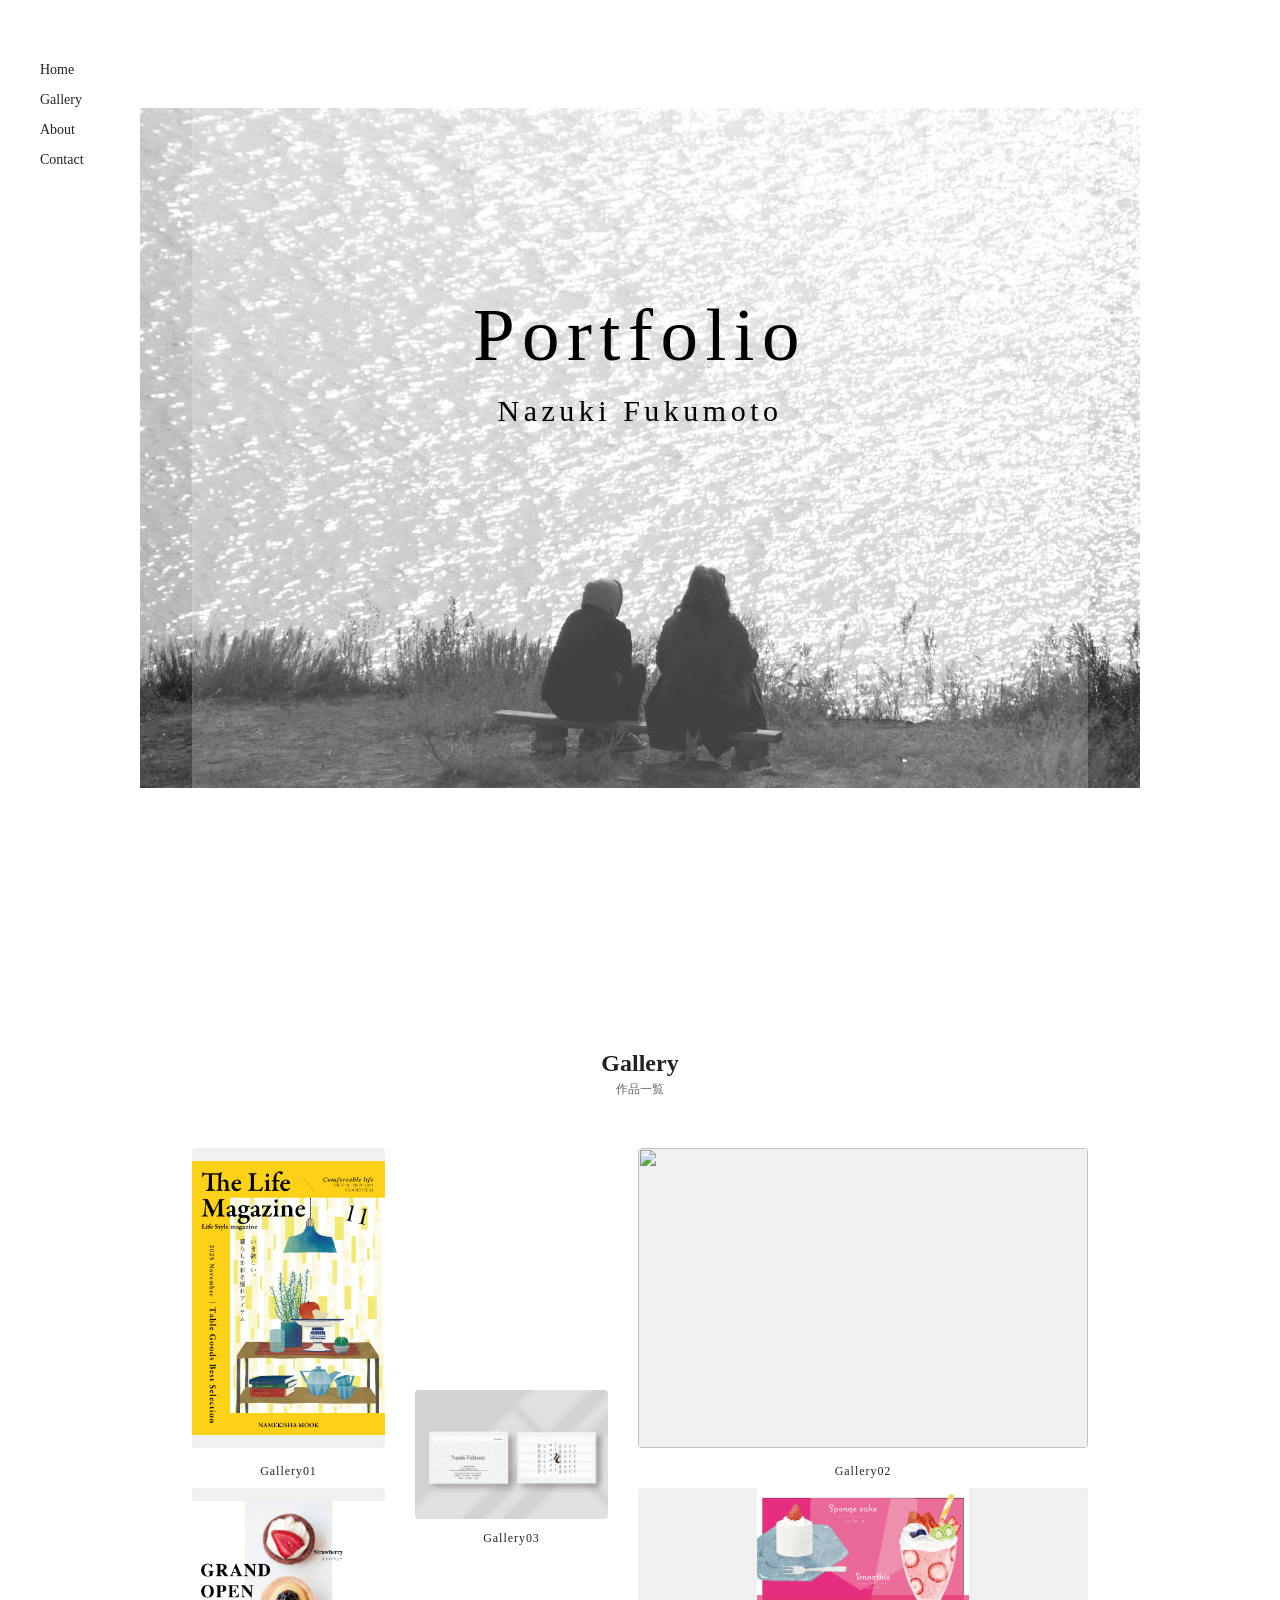
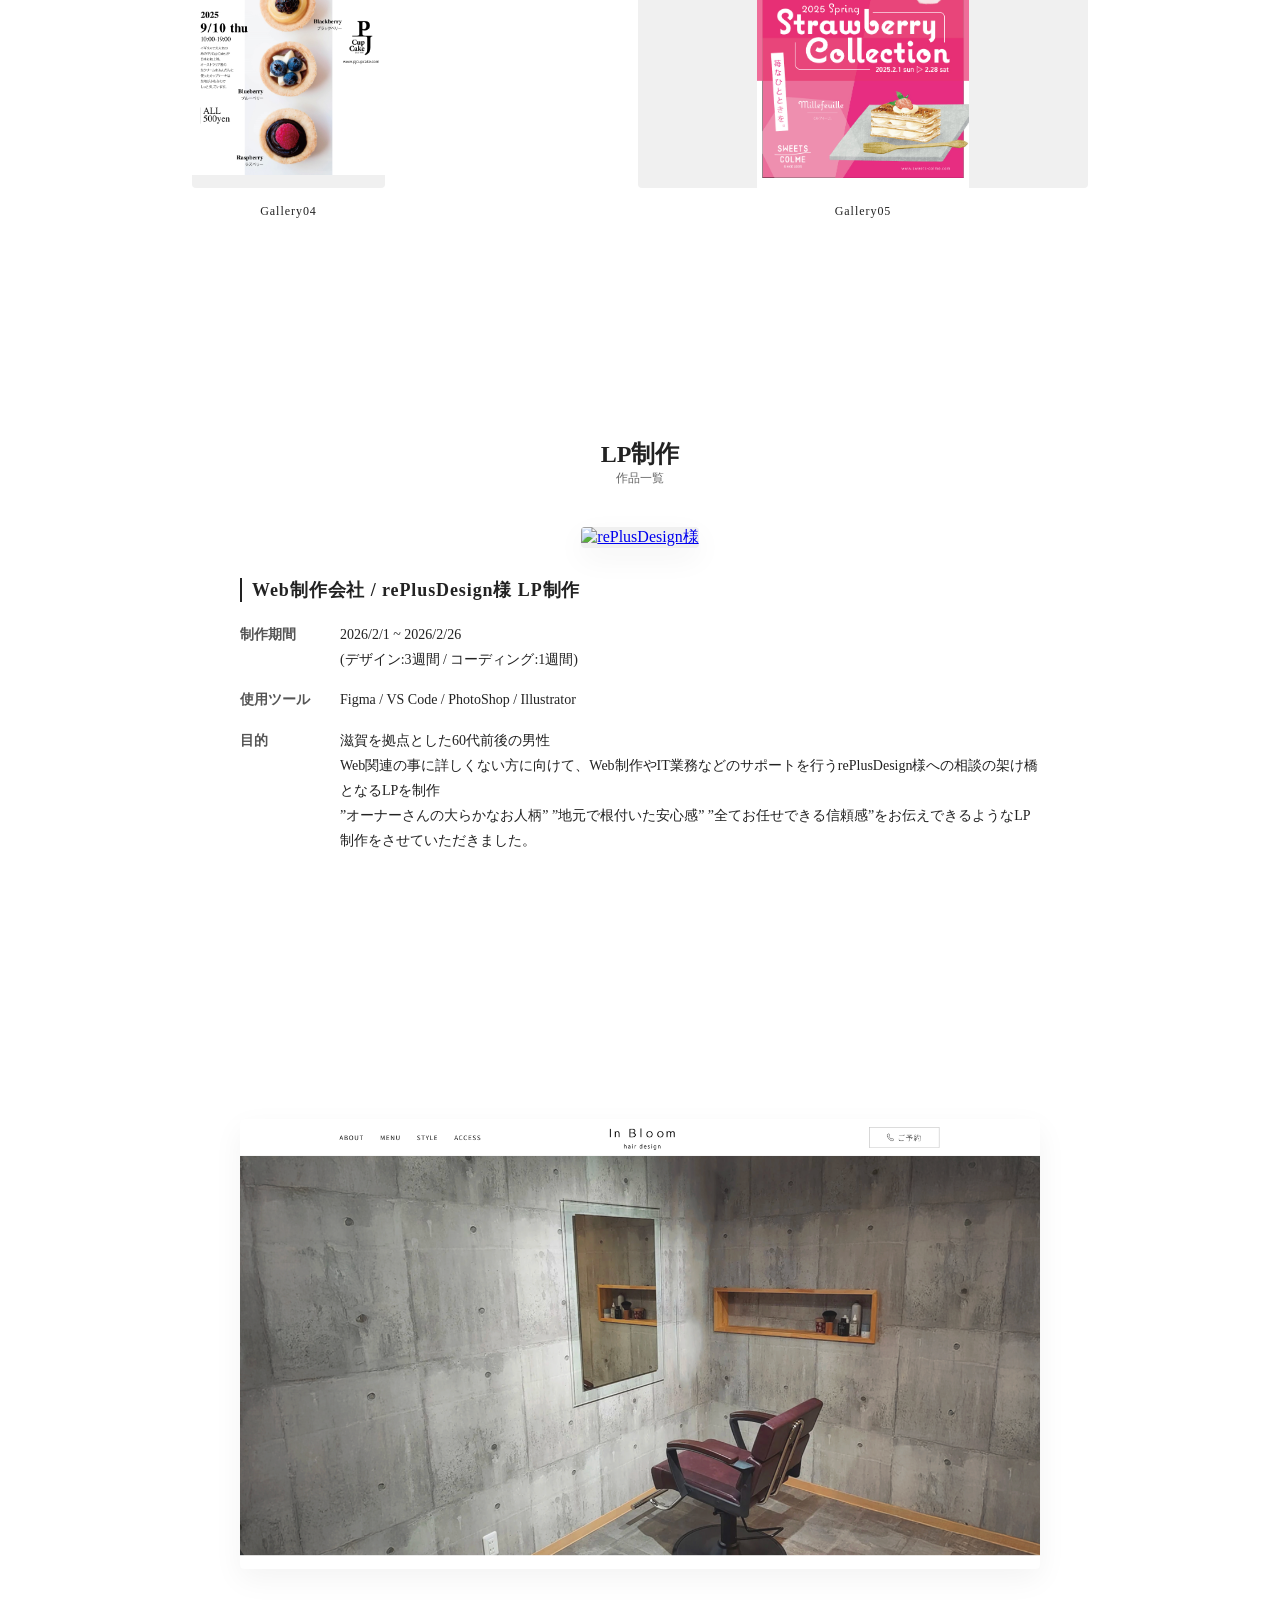
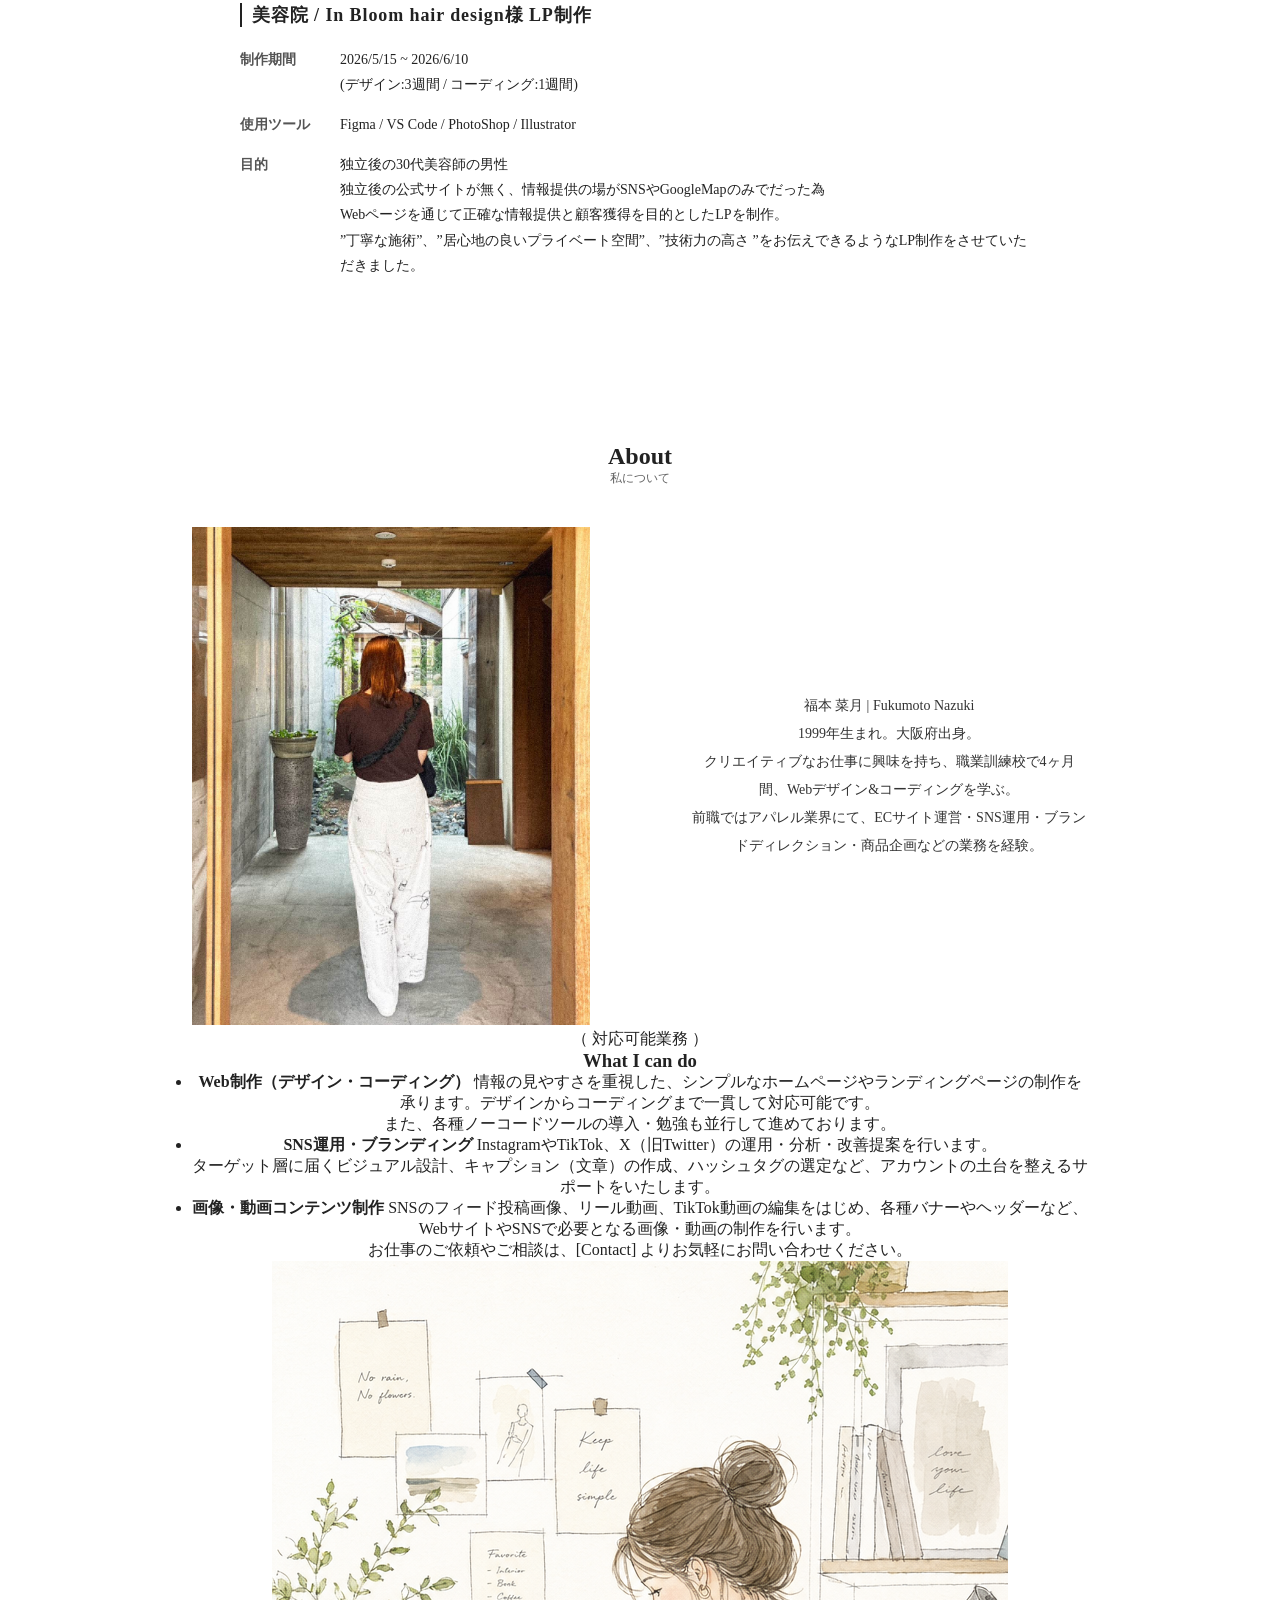
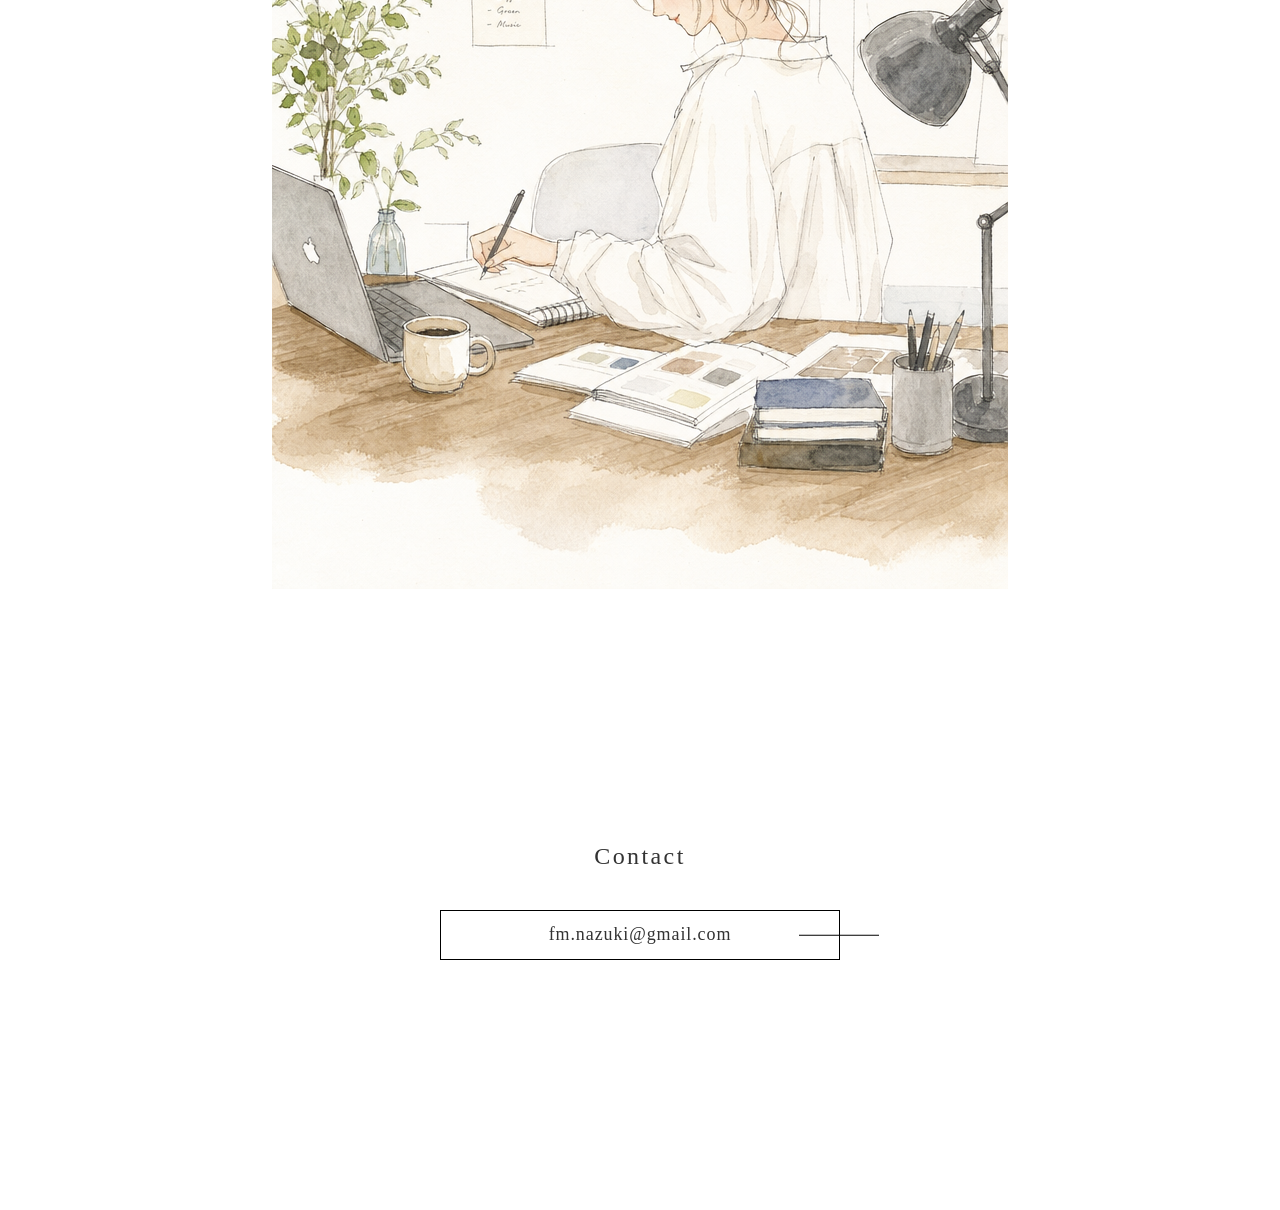
==== commit 775cdac6: "Update index.html" ====
--- a/index.html
+++ b/index.html
@@ -112,7 +112,7 @@
       </a>
       
       <div class="lp-details">
-        <p class="lp-title">rePlusDesign様 LP制作</p>
+        <p class="lp-title">Web制作会社 / rePlusDesign様 LP制作</p>
         
         <div class="lp-info-list">
           <dl>
@@ -125,36 +125,101 @@
           </dl>
           <dl>
             <dt>目的</dt>
-            <dd>滋賀を拠点とした60代前後の男性 / Web関連の事に詳しくない方に向けて、Web制作やIT業務などのサポートを行うrePlusDesign様への相談の架け橋となるLPを制作</dd>
+            <dd>滋賀を拠点とした60代前後の男性<br>Web関連の事に詳しくない方に向けて、Web制作やIT業務などのサポートを行うrePlusDesign様への相談の架け橋となるLPを制作<br>
+            ”オーナーさんの大らかなお人柄” ”地元で根付いた安心感” ”全てお任せできる信頼感”をお伝えできるようなLP制作をさせていただきました。</dd>
           </dl>
         </div>
       </div>
     </div>
   </div>
 </section>
+
+
+<section id="lp-02" class="lp-02">
+  <div class="lp-grid">
+    <div class="lp-item item"> <a href="lp-02/In Bloom hair design様/index.html" class="lp-image-link">
+        <img src="lp-02/In Bloom hair design様/asset/img/gallerytop.png" alt="In Bloom hair design様">
+      </a>
+      
+      <div class="lp-details">
+        <p class="lp-title">美容院 / In Bloom hair design様 LP制作</p>
+        
+        <div class="lp-info-list">
+          <dl>
+            <dt>制作期間</dt>
+            <dd>2026/5/15 ~ 2026/6/10<br>(デザイン:3週間 / コーディング:1週間)</dd>
+          </dl>
+          <dl>
+            <dt>使用ツール</dt>
+            <dd>Figma / VS Code / PhotoShop / Illustrator</dd>
+          </dl>
+          <dl>
+            <dt>目的</dt>
+            <dd>独立後の30代美容師の男性<br>独立後の公式サイトが無く、情報提供の場がSNSやGoogleMapのみでだった為<br>Webページを通じて正確な情報提供と顧客獲得を目的としたLPを制作。<br>
+            ”丁寧な施術”、”居心地の良いプライベート空間”、”技術力の高さ ”をお伝えできるようなLP制作をさせていただきました。</dd>
+          </dl>
+        </div>
+      </div>
+    </div>
+  </div>
+</section>
         
      
 
 
 
 
-    <!-- About -->
-    <section id="about">
+   <!-- About -->
+    <section id="about" class="about-section">
       <h2>About</h2>
       <p class="subtitle">私について</p>
 
+      <!-- プロフィール部分 -->
       <div class="about-content">
-        <div class="about-box">
-          <img src="img/about2.jpg" alt="">
-        </div>
-        <div class="about-box text">
-          <p>福本 菜月 | Fukumoto Nazuki</p>
-          <p>1999年生まれ。大阪府出身。</p>
-          <br>
-          <p>クリエイティブなお仕事に興味を持ち<br>職業訓練校で4ヶ月間、Webデザイン&コーディングを学ぶ。</p>
-          <br>
-          <p>前職ではアパレル業界にて、ECサイト運営・SNS運用・ブランドディレクション・商品企画などの業務を経験。</p>
-
+        <div class="about-box image-box">
+          <img src="img/about2.jpg" alt="福本 菜月">
+        </div>
+        <div class="about-box text-box">
+          <p class="profile-name">福本 菜月 | Fukumoto Nazuki</p>
+          <p class="profile-meta">1999年生まれ。大阪府出身。</p>
+          <p class="profile-desc">
+            クリエイティブなお仕事に興味を持ち、職業訓練校で4ヶ月間、Webデザイン&コーディングを学ぶ。<br>
+            前職ではアパレル業界にて、ECサイト運営・SNS運用・ブランドディレクション・商品企画などの業務を経験。
+          </p>
+        </div>
+      </div>
+
+      <!-- スキル・対応業務部分（ここを参考画像風にデザイン！） -->
+      <div class="works-service">
+        <div class="works-text-side">
+          <p class="works-sub-title">（ 対応可能業務 ）</p>
+          <h3 class="works-main-title">What I can do</h3>
+          
+          <ul class="works-list">
+            <li>
+              <strong>Web制作（デザイン・コーディング）</strong>
+              <span>情報の見やすさを重視した、シンプルなホームページやランディングページの制作を承ります。デザインからコーディングまで一貫して対応可能です。
+                <br>また、各種ノーコードツールの導入・勉強も並行して進めております。</span>
+            </li>
+            <li>
+              <strong>SNS運用・ブランディング</strong>
+              <span>InstagramやTikTok、X（旧Twitter）の運用・分析・改善提案を行います。
+                <br>ターゲット層に届くビジュアル設計、キャプション（文章）の作成、ハッシュタグの選定など、アカウントの土台を整えるサポートをいたします。</span>
+            </li>
+            <li>
+              <strong>画像・動画コンテンツ制作</strong>
+              <span>SNSのフィード投稿画像、リール動画、TikTok動画の編集をはじめ、各種バナーやヘッダーなど、WebサイトやSNSで必要となる画像・動画の制作を行います。</span>
+            </li>
+          </ul>
+          
+          <p class="works-contact-note">お仕事のご依頼やご相談は、[Contact] よりお気軽にお問い合わせください。</p>
+        </div>
+        
+        <!-- 右側のイメージ画像エリア -->
+        <div class="works-image-side">
+          <div class="square-image-wrap">
+            <img src="img/works02.png" alt="実績イメージ"> <!-- ※お好きなイメージ画像パスに変更してください -->
+          </div>
         </div>
       </div>
     </section>
@@ -164,8 +229,8 @@
     <h2 class="contact-title">Contact</h2>
     
     <div class="contact-frame">
-      <a href="mailto:nazu@gmail.com" class="mail-link">
-        nazu.b.b@gmail.com
+      <a href="mailto:fm.nazuki@gmail.com" class="mail-link">
+        fm.nazuki@gmail.com
       </a>
       <span class="accent-line"></span>
     </div>
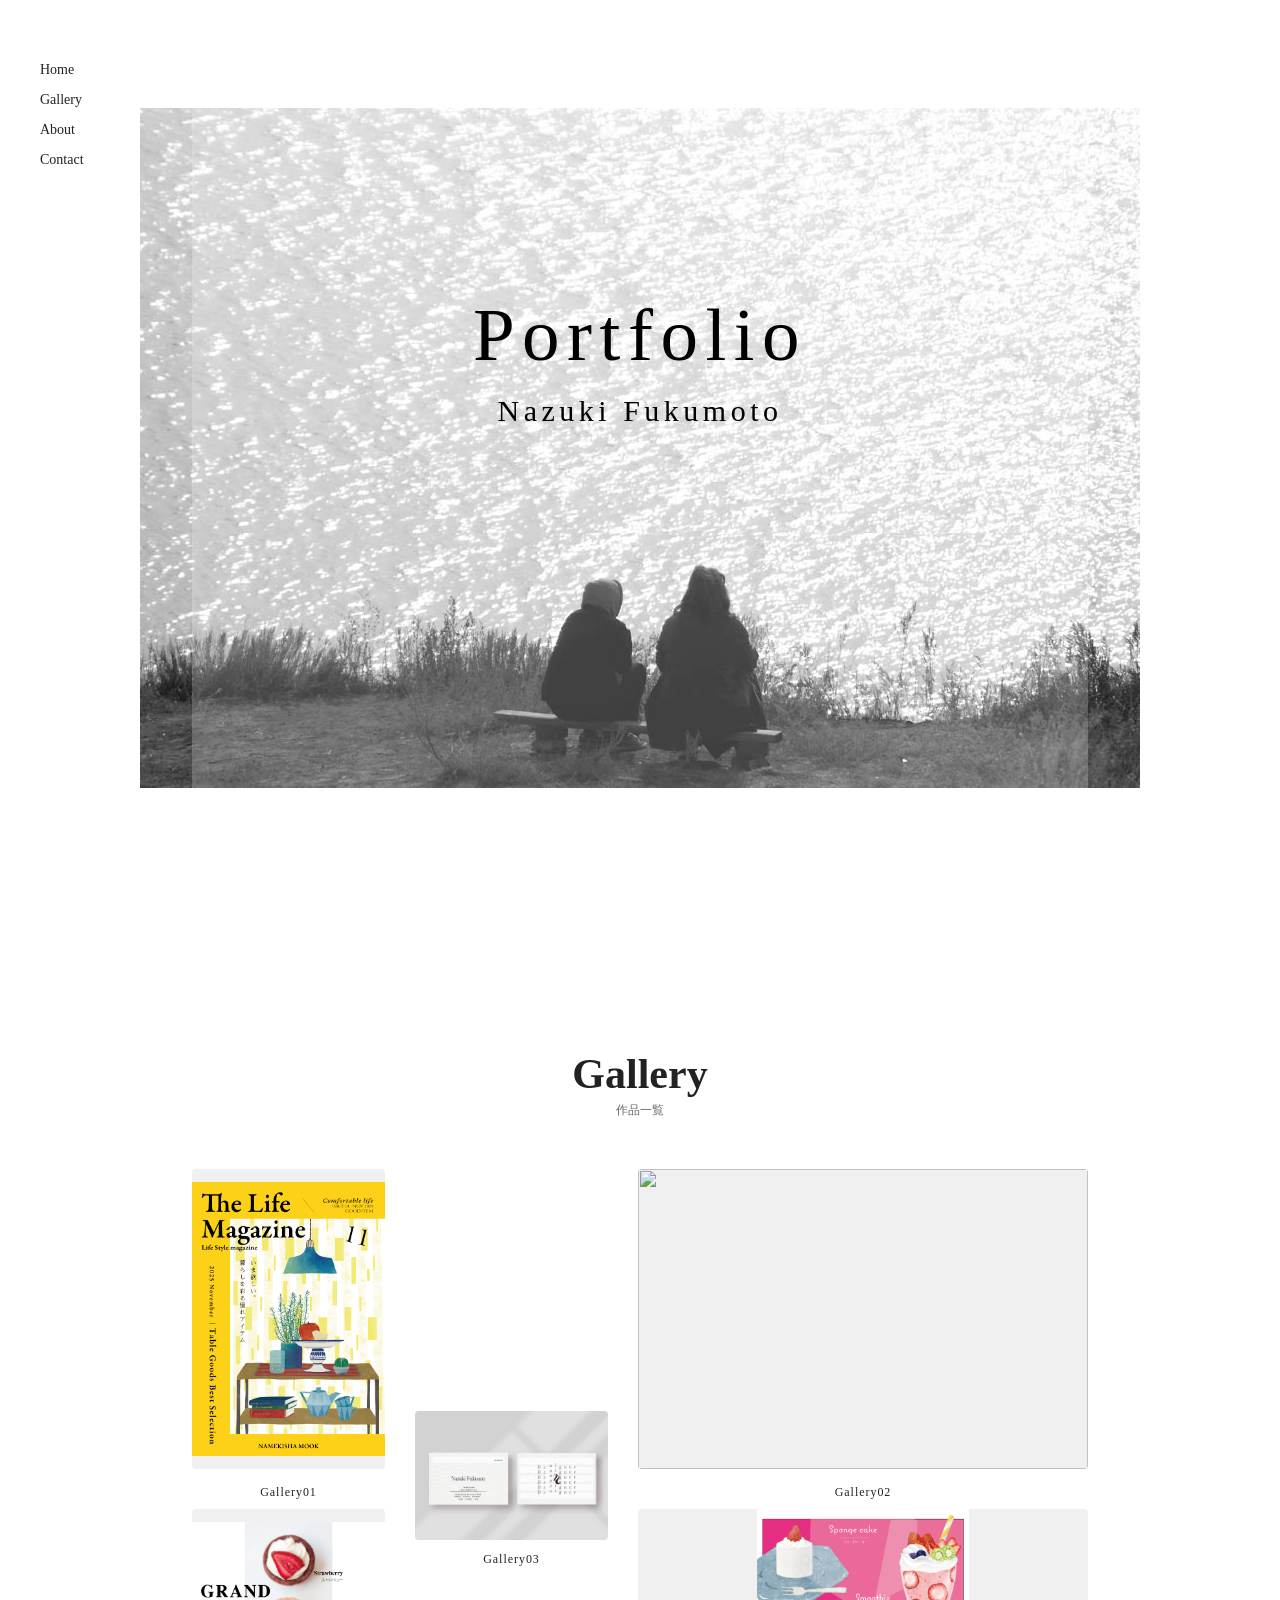
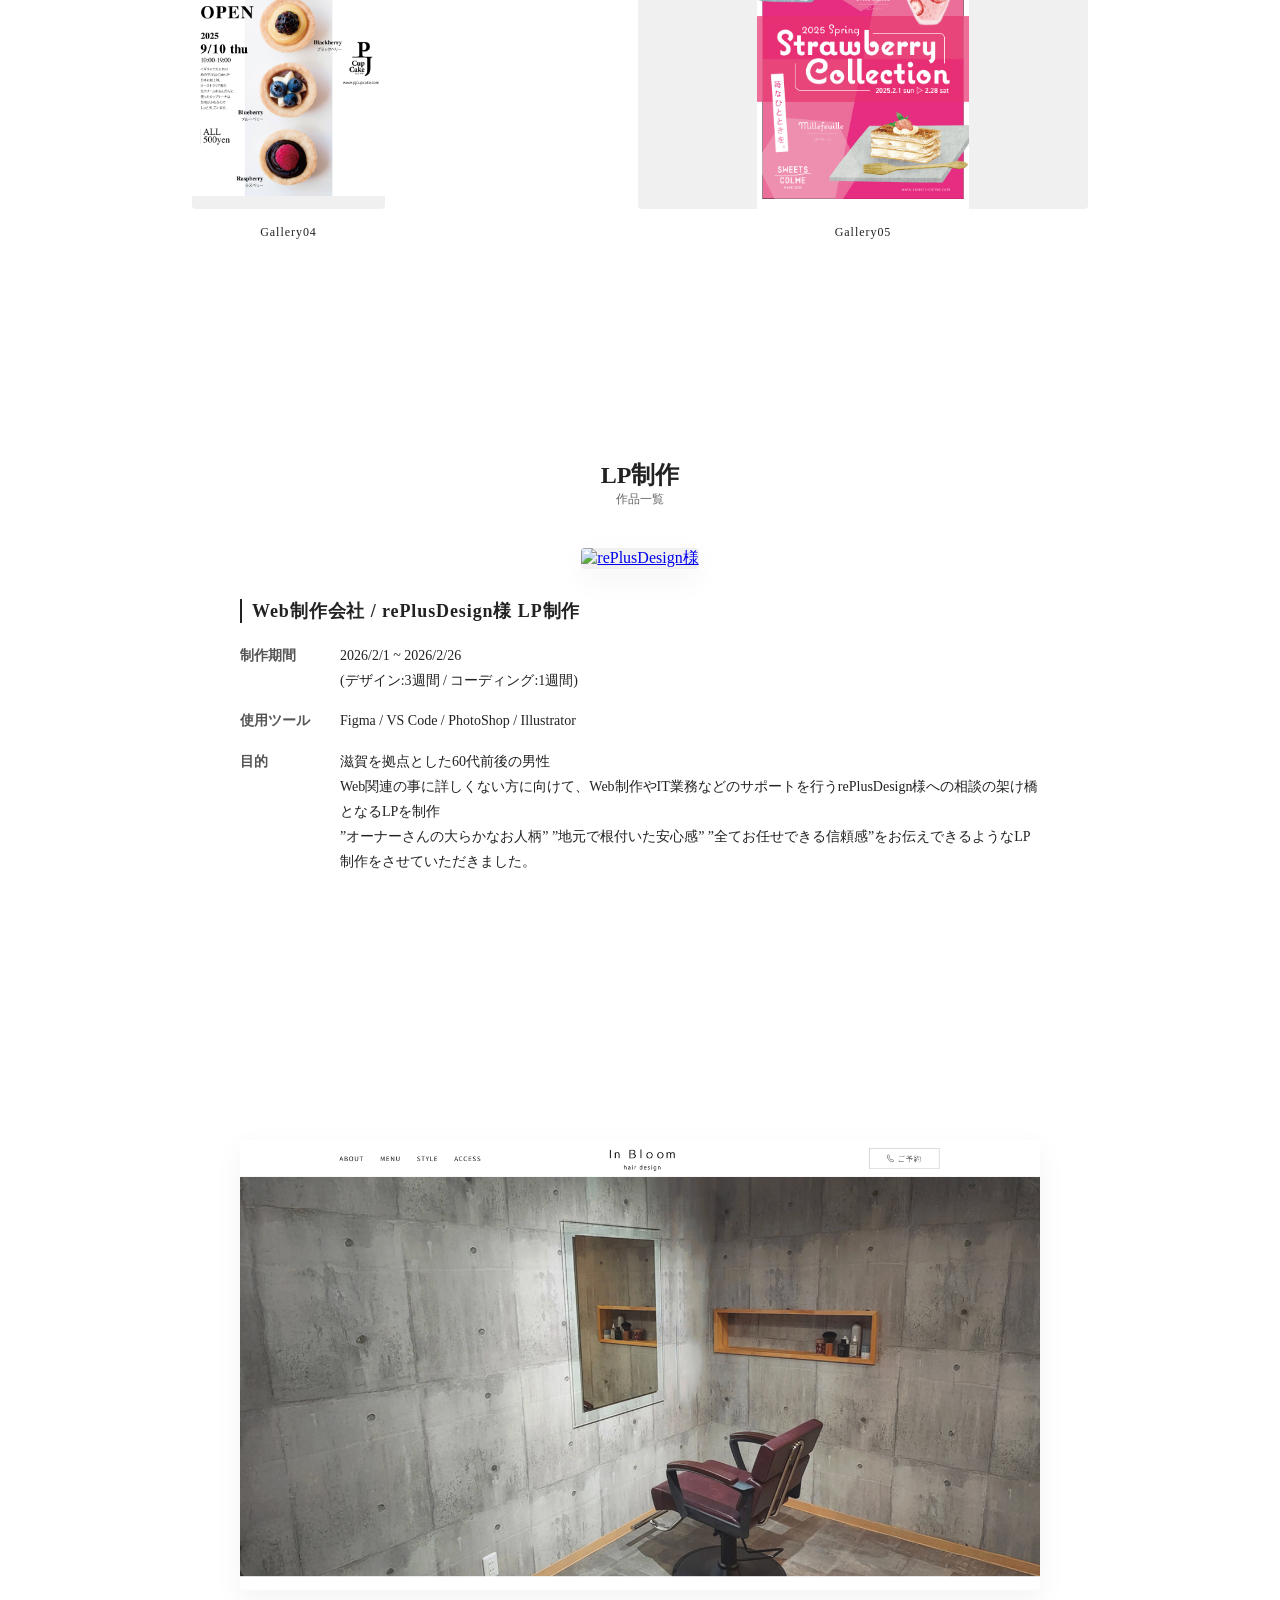
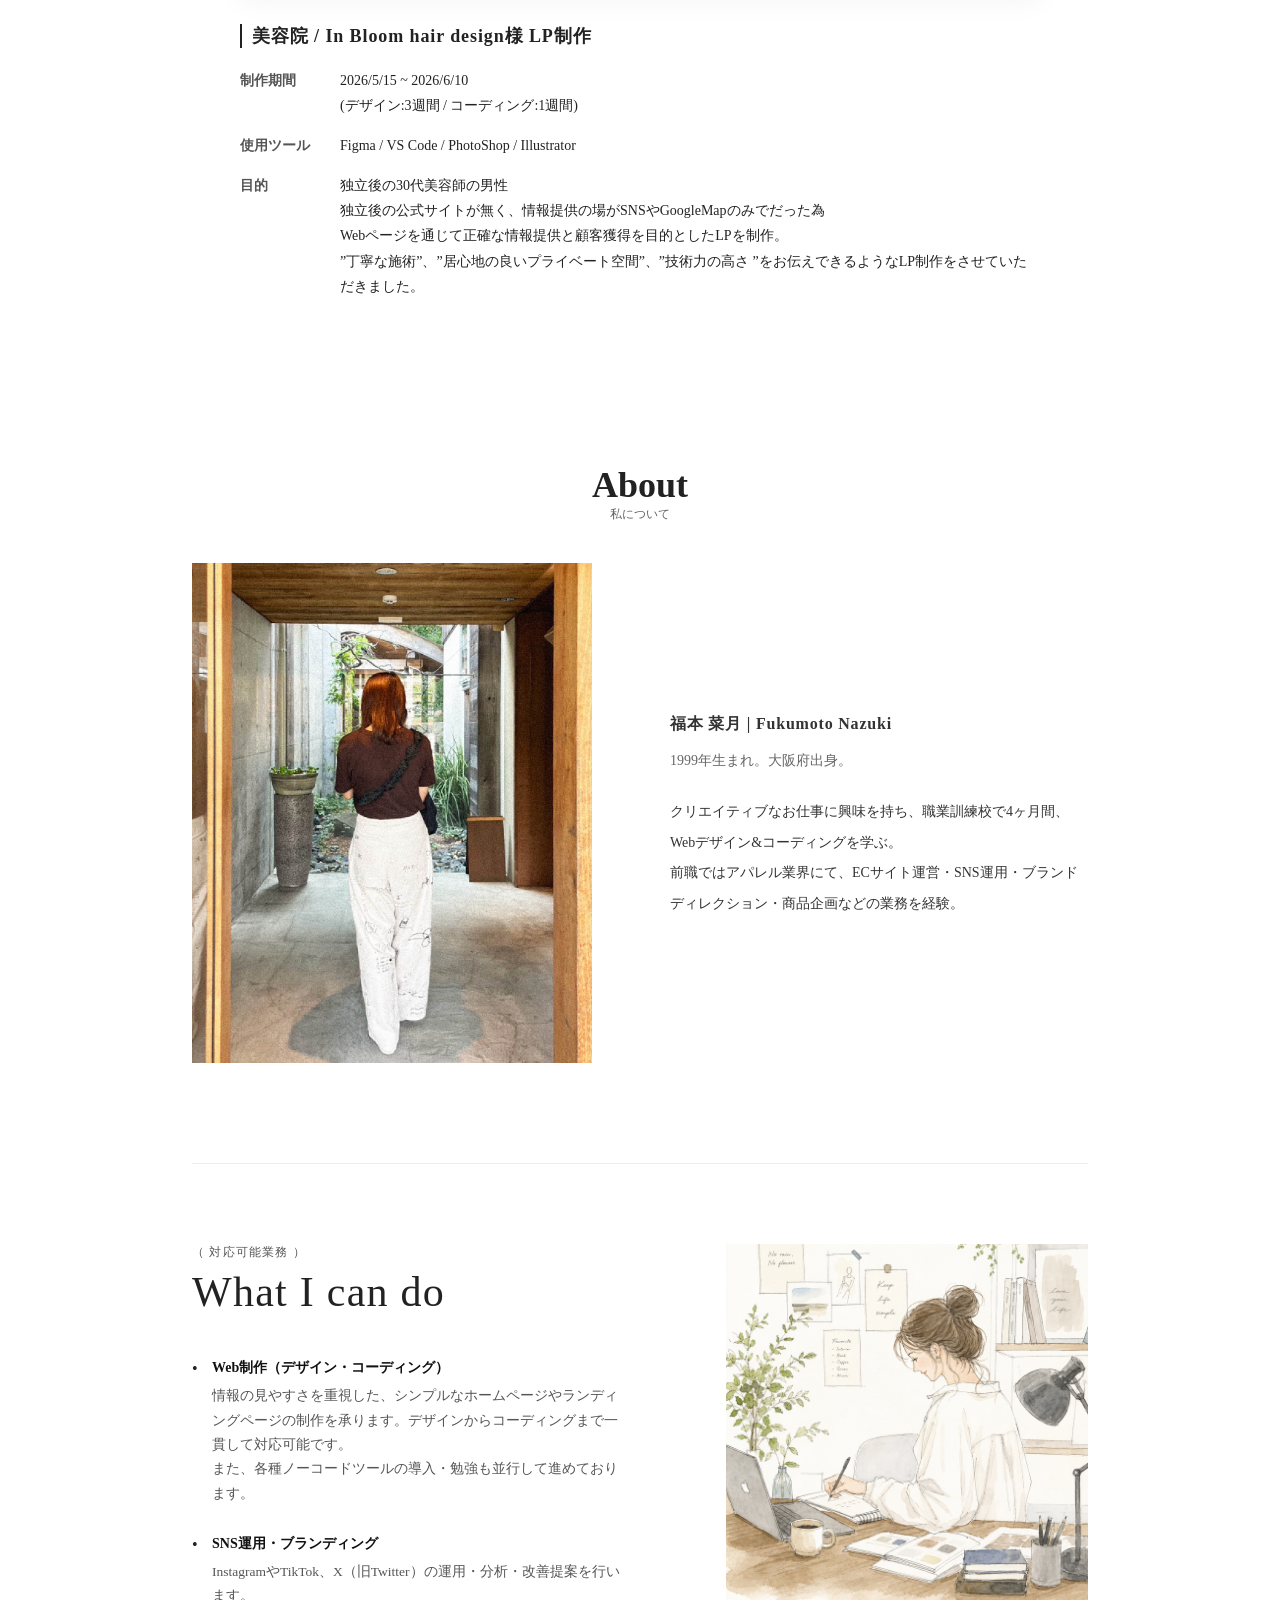
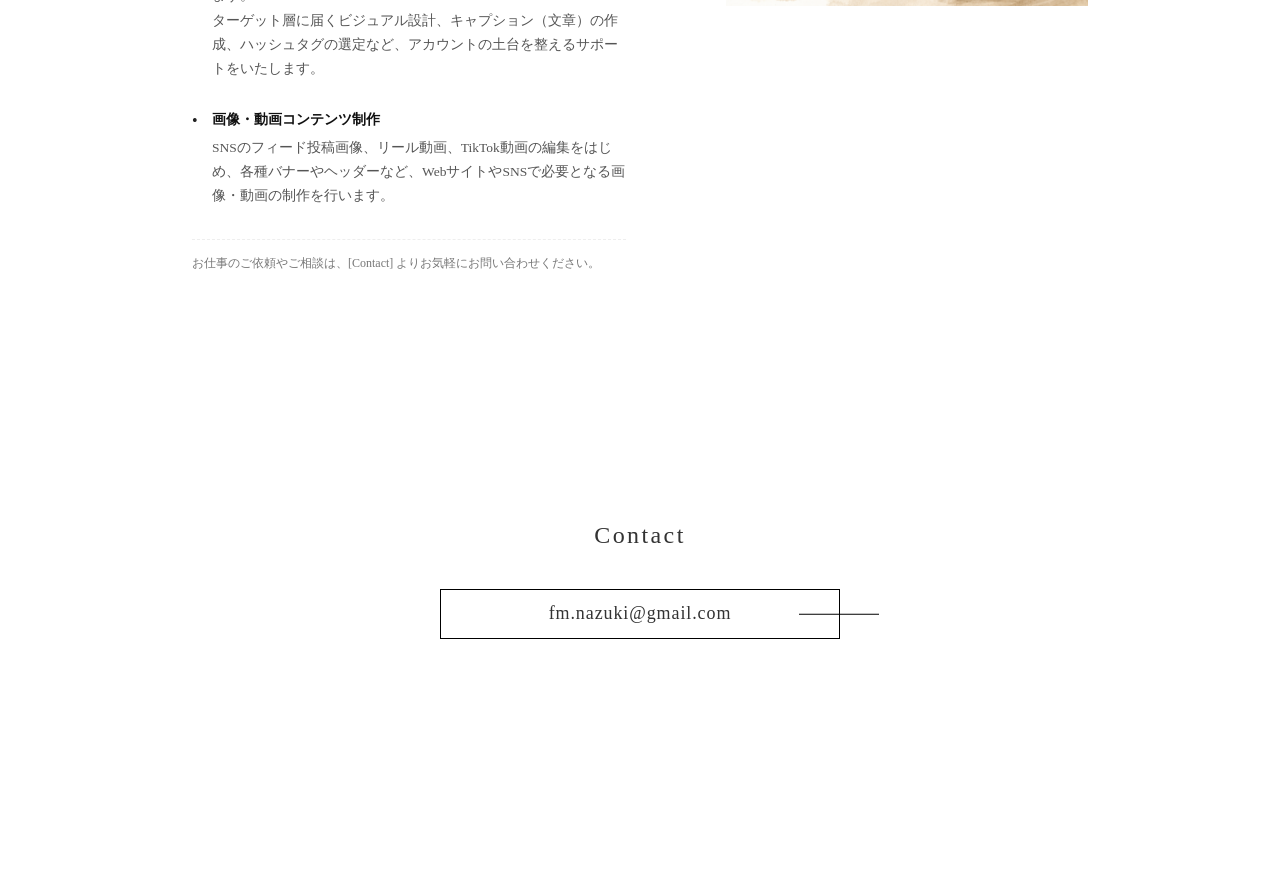
==== commit 57909c1e: "Add files via upload" ====
--- a/index.html
+++ b/index.html
@@ -243,4 +243,4 @@
 
 </body>
 
-</html>
+</html>
--- a/style.css
+++ b/style.css
@@ -107,7 +107,7 @@
 }
 
 .gallery h2 {
-  font-size: 24px;
+  font-size: 42px;
   margin-bottom: 4px;
 }
 
@@ -213,66 +213,189 @@
   color: #222;
 }
 
-/* About */
+/* ============================================
+   About & Works Section
+   ============================================ */
 
 #about {
+  font-size: 24px;
   text-align: center;
 }
 
-/* 画像とテキストを横並びにする設定 */
+/* --- プロフィールエリア --- */
 .about-content {
   display: flex;
   justify-content: center;
-  /* 中央寄せ */
   align-items: center;
-  /* 上下中央揃え */
-  gap: 100px;
-  /* 画像とテキストの間の距離 */
+  gap: 60px;
   max-width: 900px;
-  /* 全体の最大幅 */
-  margin: 0 auto;
-  /* 全体を中央に */
+  margin: 0 auto 100px auto; /* 下に余白をあけて次のコンテンツへ */
   text-align: left;
-  /* テキスト内は左揃え */
+}
+
+.about-box {
+  flex: 1;
+}
+
+.about-box img {
+  width: 100%;
+  max-width: 400px;
+  height: auto;
+  display: block;
+}
+
+.text-box {
   font-size: 14px;
   color: #333;
+  line-height: 2.2;
+}
+
+.profile-name {
+  font-size: 16px;
+  font-weight: bold;
+  letter-spacing: 0.05em;
+  margin-bottom: 5px;
+}
+
+.profile-meta {
+  color: #666;
   margin-bottom: 20px;
-  text-align: center;
-  flex-basis: 100%;
+}
+
+/* --- 【重要】What I can do エリア（参考画像風デザイン） --- */
+.works-service {
+  display: flex;
+  justify-content: space-between;
+  align-items: flex-start; /* 上揃え */
+  gap: 100px;
+  max-width: 1100px; /* 全体幅を少し広げて優雅に */
+  margin: 0 auto;
+  text-align: left;
+  border-top: 1px solid #eee; /* ーーー線の代わりに上品な極細線 */
+  padding-top: 80px;
+}
+
+/* 左側：テキストエリア */
+.works-text-side {
+  flex: 1.2; /* テキスト側を少し広めに */
+}
+
+/* （対応可能業務）の部分 */
+.works-sub-title {
+  font-size: 12px;
+  color: #555;
+  letter-spacing: 0.1em;
+  margin-bottom: 8px;
+}
+
+/* What I can do の大見出し */
+.works-main-title {
+  font-family: "Times New Roman", serif;
+  font-size: 42px;
+  font-weight: 300;
+  color: #222;
+  letter-spacing: 0.03em;
+  margin-bottom: 40px;
+  line-height: 1.1;
+}
+
+/* 箇条書きのリスト */
+.works-list {
+  list-style: none;
+  padding: 0;
+  margin: 0 0 30px 0;
+}
+
+.works-list li {
+  position: relative;
+  padding-left: 20px; /* ドットの分の余白 */
+  margin-bottom: 25px;
+  font-size: 13.5px;
+  line-height: 1.8;
+  color: #333;
+}
+
+/* 参考画像のようなリストのドット（•）を再現 */
+.works-list li::before {
+  content: "•";
+  position: absolute;
+  left: 0;
+  top: 0;
+  color: #222;
+  font-size: 16px;
+}
+
+.works-list li strong {
+  display: block; /* タイトルを独立した行に */
+  font-size: 14px;
+  color: #111;
   margin-bottom: 4px;
-  line-height: 2.0;
-
-}
-
-.about-box {
+}
+
+.works-list li span {
+  display: block;
+  color: #555;
+}
+
+.works-contact-note {
+  font-size: 12px;
+  color: #777;
+  border-top: 1px dashed #eee;
+  padding-top: 15px;
+}
+
+/* 右側：画像エリア */
+.works-image-side {
   flex: 1;
-  /* 左右で幅を分ける */
-}
-
-/* 画像は切り取られないよう全体を見せつつ小さめに表示 */
-.about-box img {
+  display: flex;
+  justify-content: flex-end;
+}
+
+/* 正方形のきれいな画像コンテナ */
+.square-image-wrap {
   width: 100%;
   max-width: 450px;
-  /* カンプに合わせたサイズ感 */
-  height: auto;
-  display: block;
-  border-radius: 0;
-  /* カンプに合わせて角丸を消す場合 */
-}
-
-
-/* レスポンシブ：スマホでは縦並びに戻す */
-@media screen and (max-width: 768px) {
+  aspect-ratio: 1 / 1; /* 正方形に固定 */
+  overflow: hidden;
+}
+
+.square-image-wrap img {
+  width: 100%;
+  height: 100%;
+  object-fit: cover; /* 枠いっぱいに綺麗に収める */
+}
+
+/* --- レスポンシブ（スマホ表示） --- */
+@media screen and (max-width: 1197px) {
   .about-content {
     flex-direction: column;
     gap: 30px;
+    text-align: center;
     padding: 0 20px;
+  }
+  
+  .text-box {
     text-align: center;
-    /* スマホでは中央寄せ */
-  }
-
-  .about-box img {
+  }
+
+  .works-service {
+    flex-direction: column-reverse; /* スマホでは画像を上、テキストを下に */
+    gap: 40px;
+    padding: 60px 20px 0 20px;
+  }
+  
+  .works-image-side {
+    justify-content: center;
+    width: 100%;
+  }
+  
+  .square-image-wrap {
     max-width: 100%;
+  }
+
+  .works-main-title {
+    font-size: 42px;
+    margin-bottom: 30px;
   }
 }
 
@@ -370,7 +493,7 @@
 }
 
 .gallery-detail h2 {
-  font-size: 32px;
+  font-size: 24px;
   margin-bottom: 20px;
   letter-spacing: 0.1em;
 }
